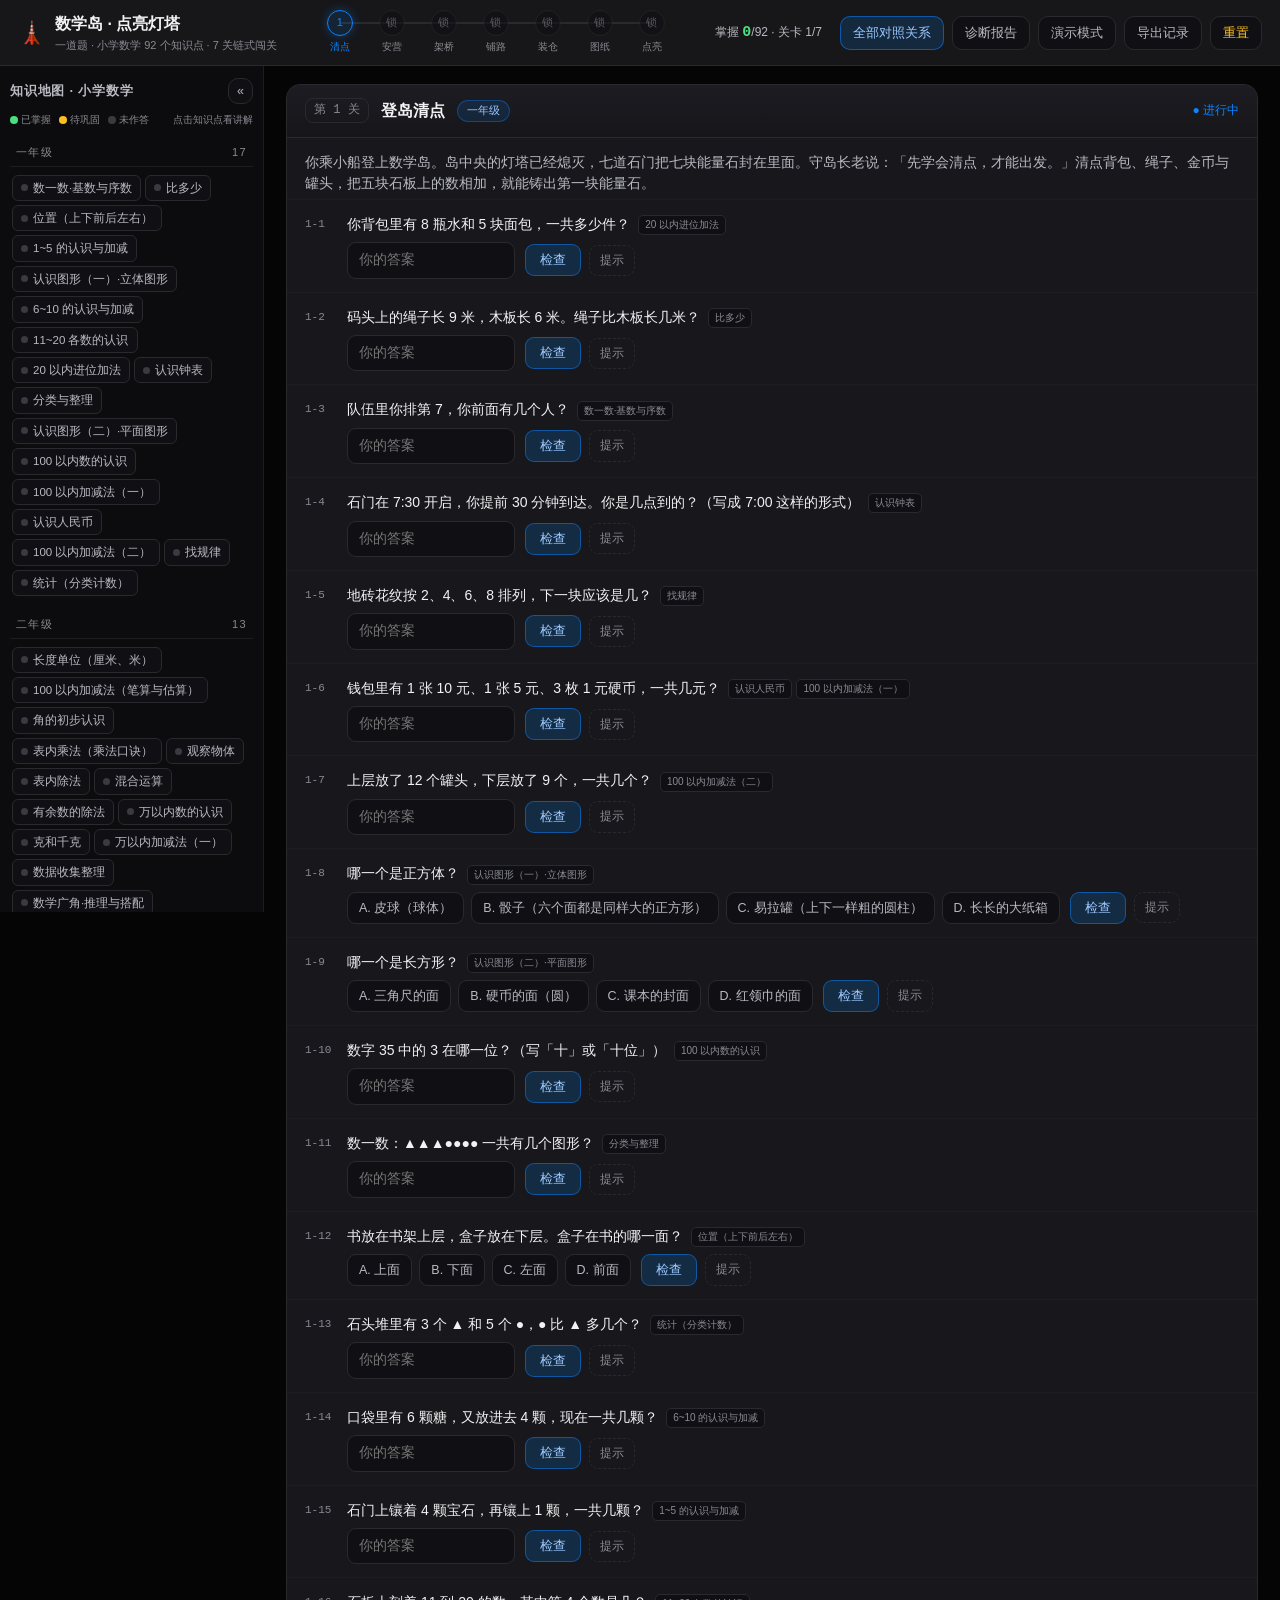
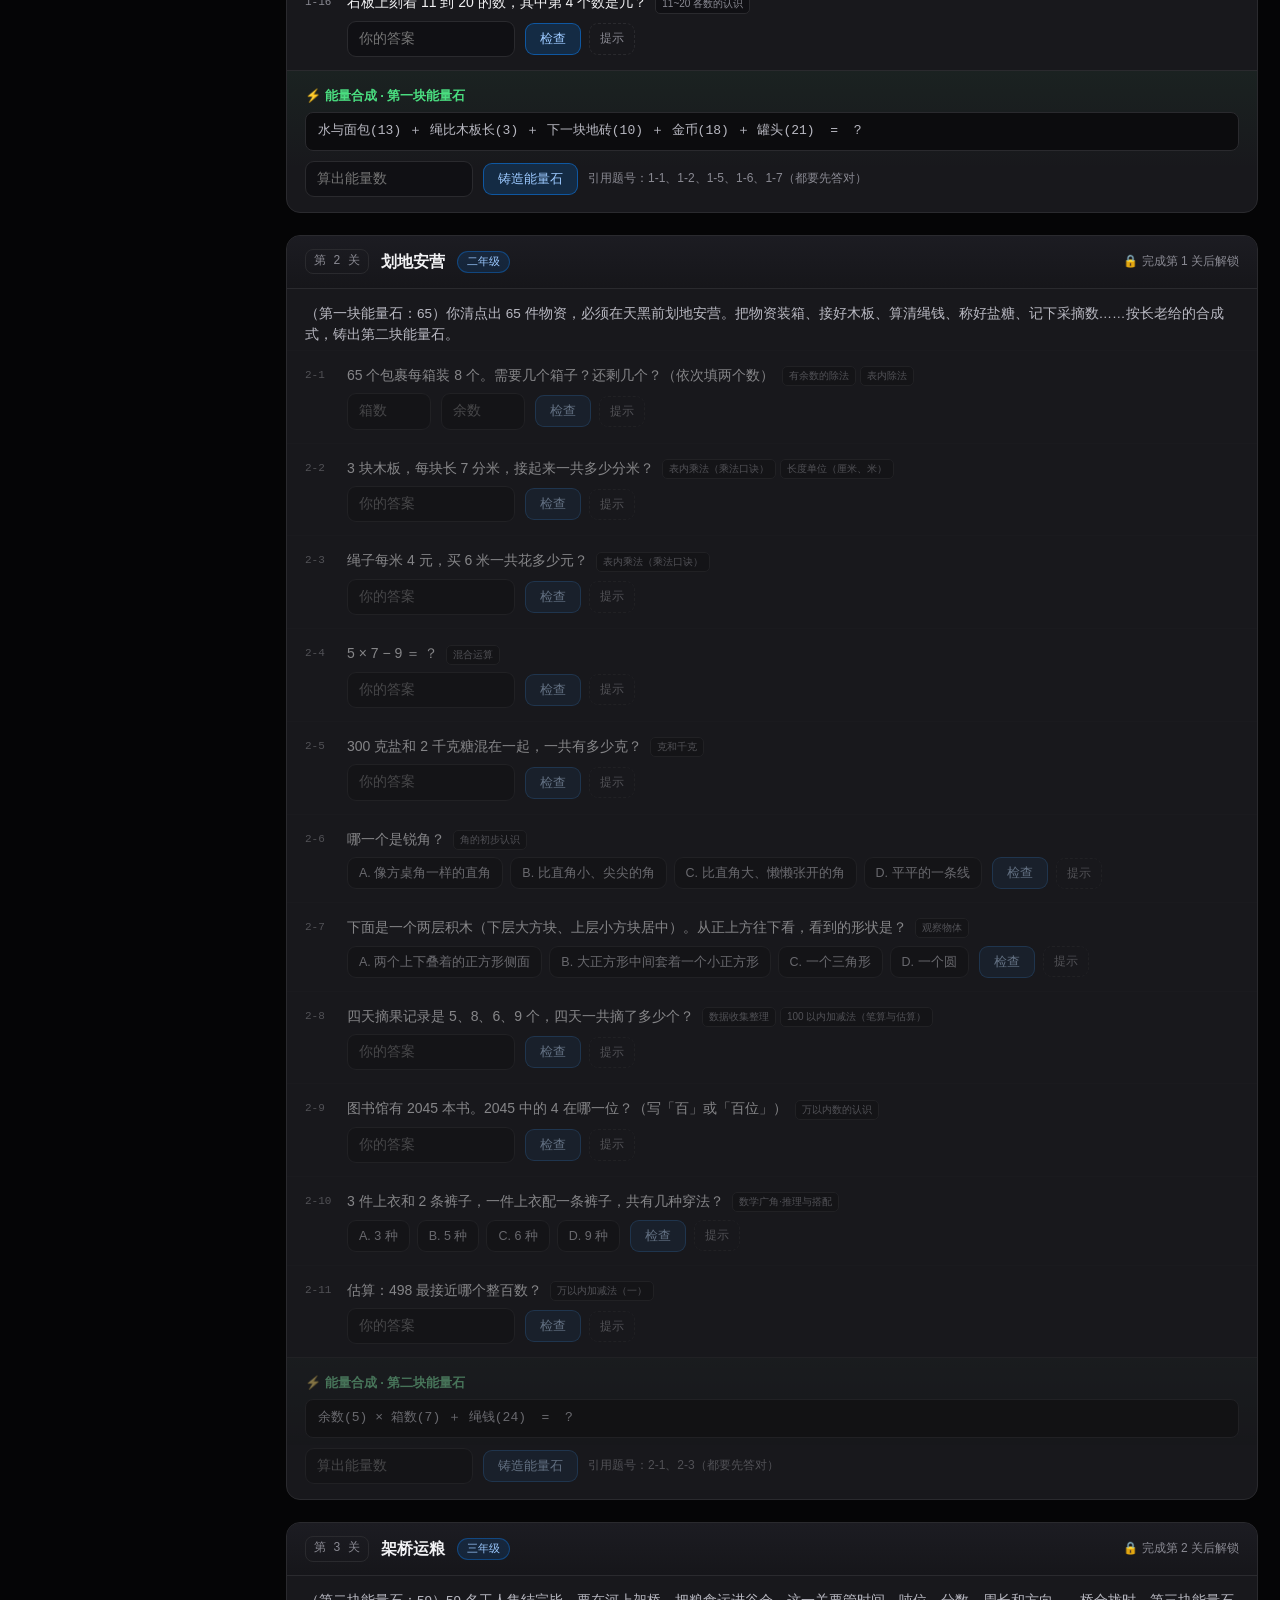
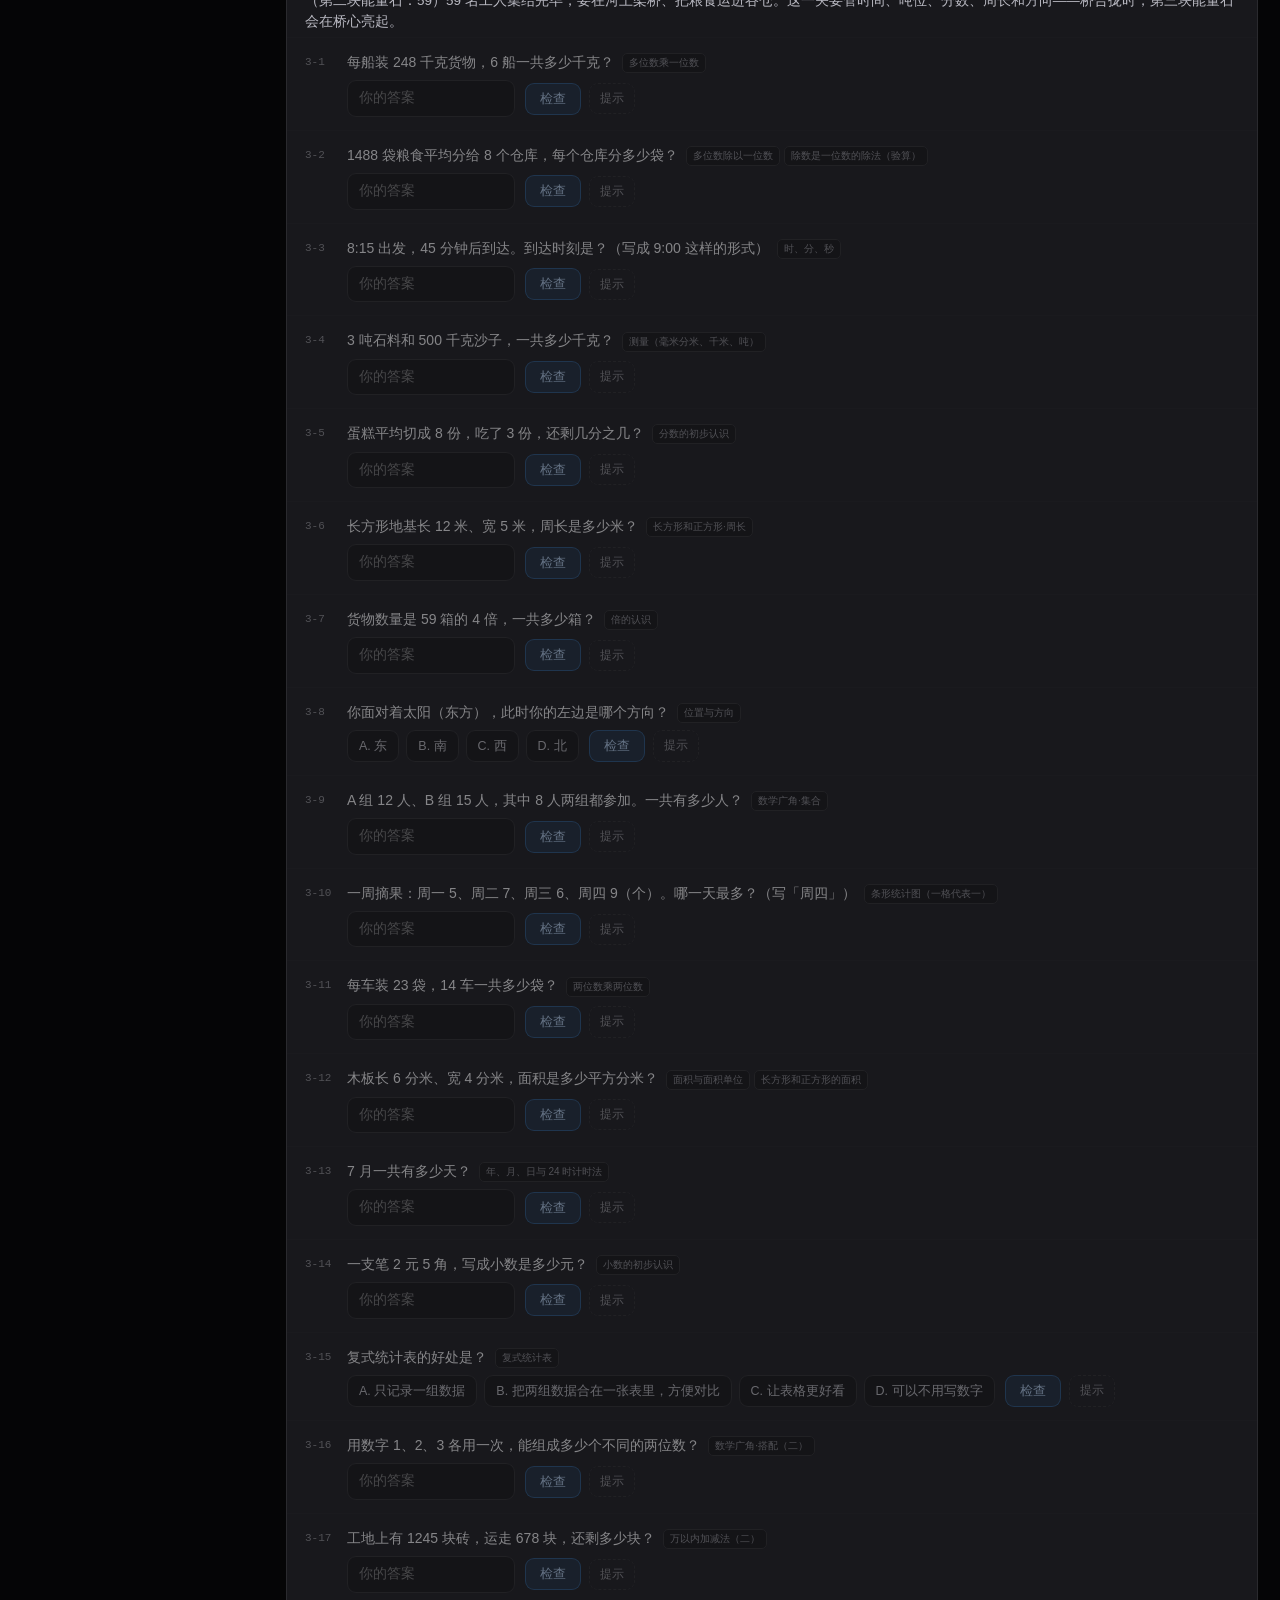
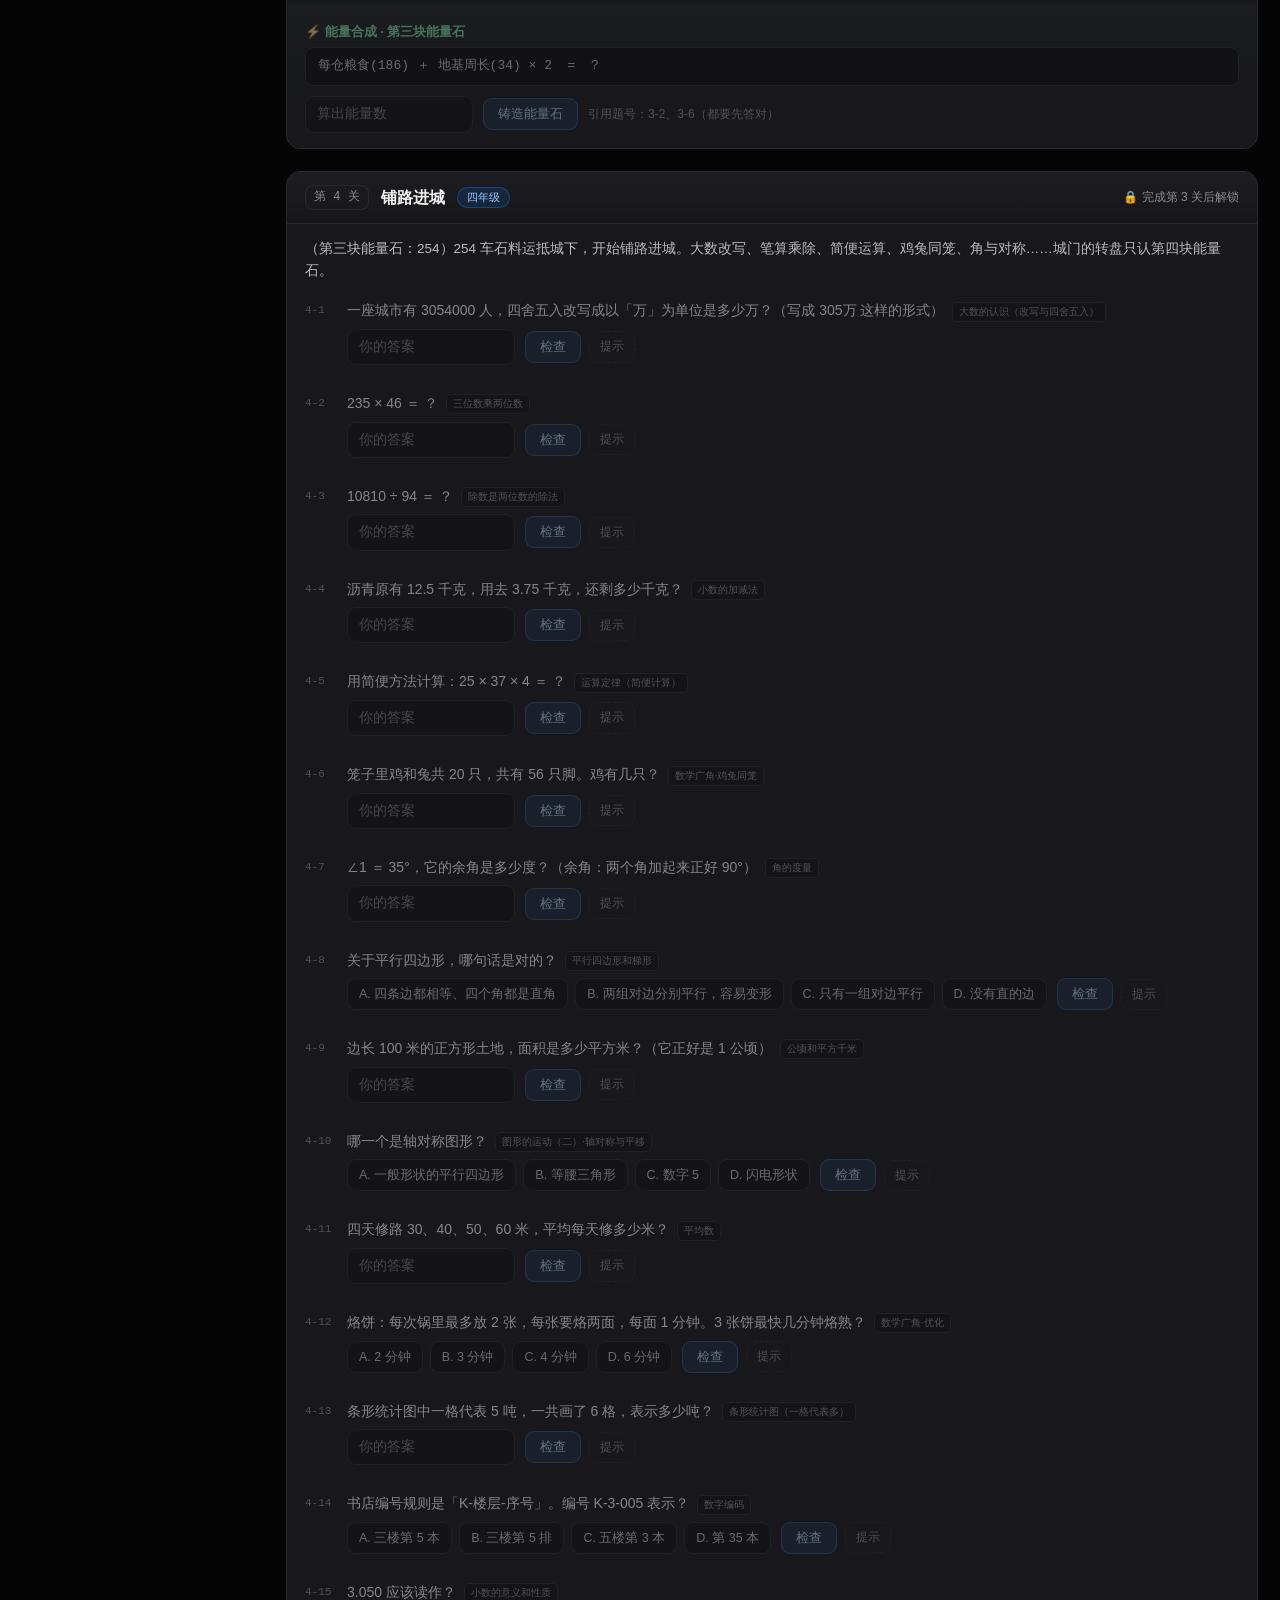
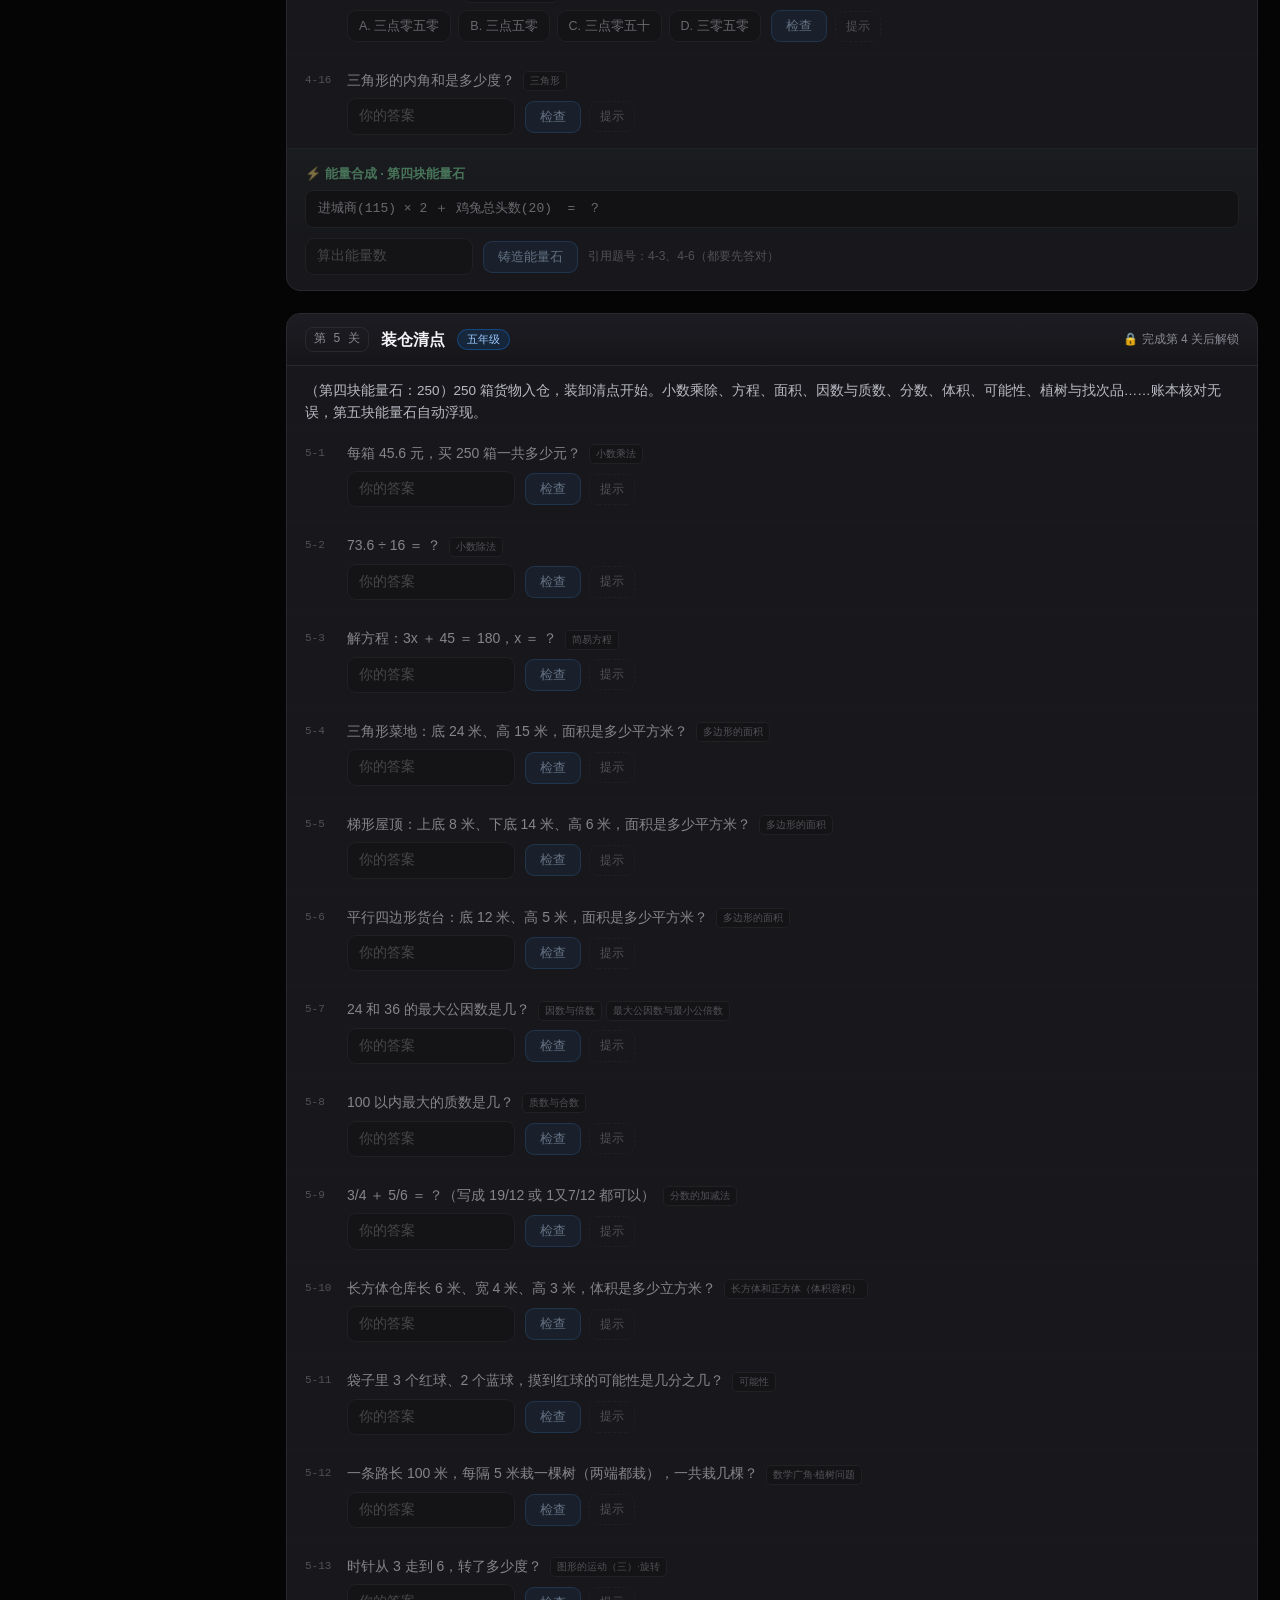
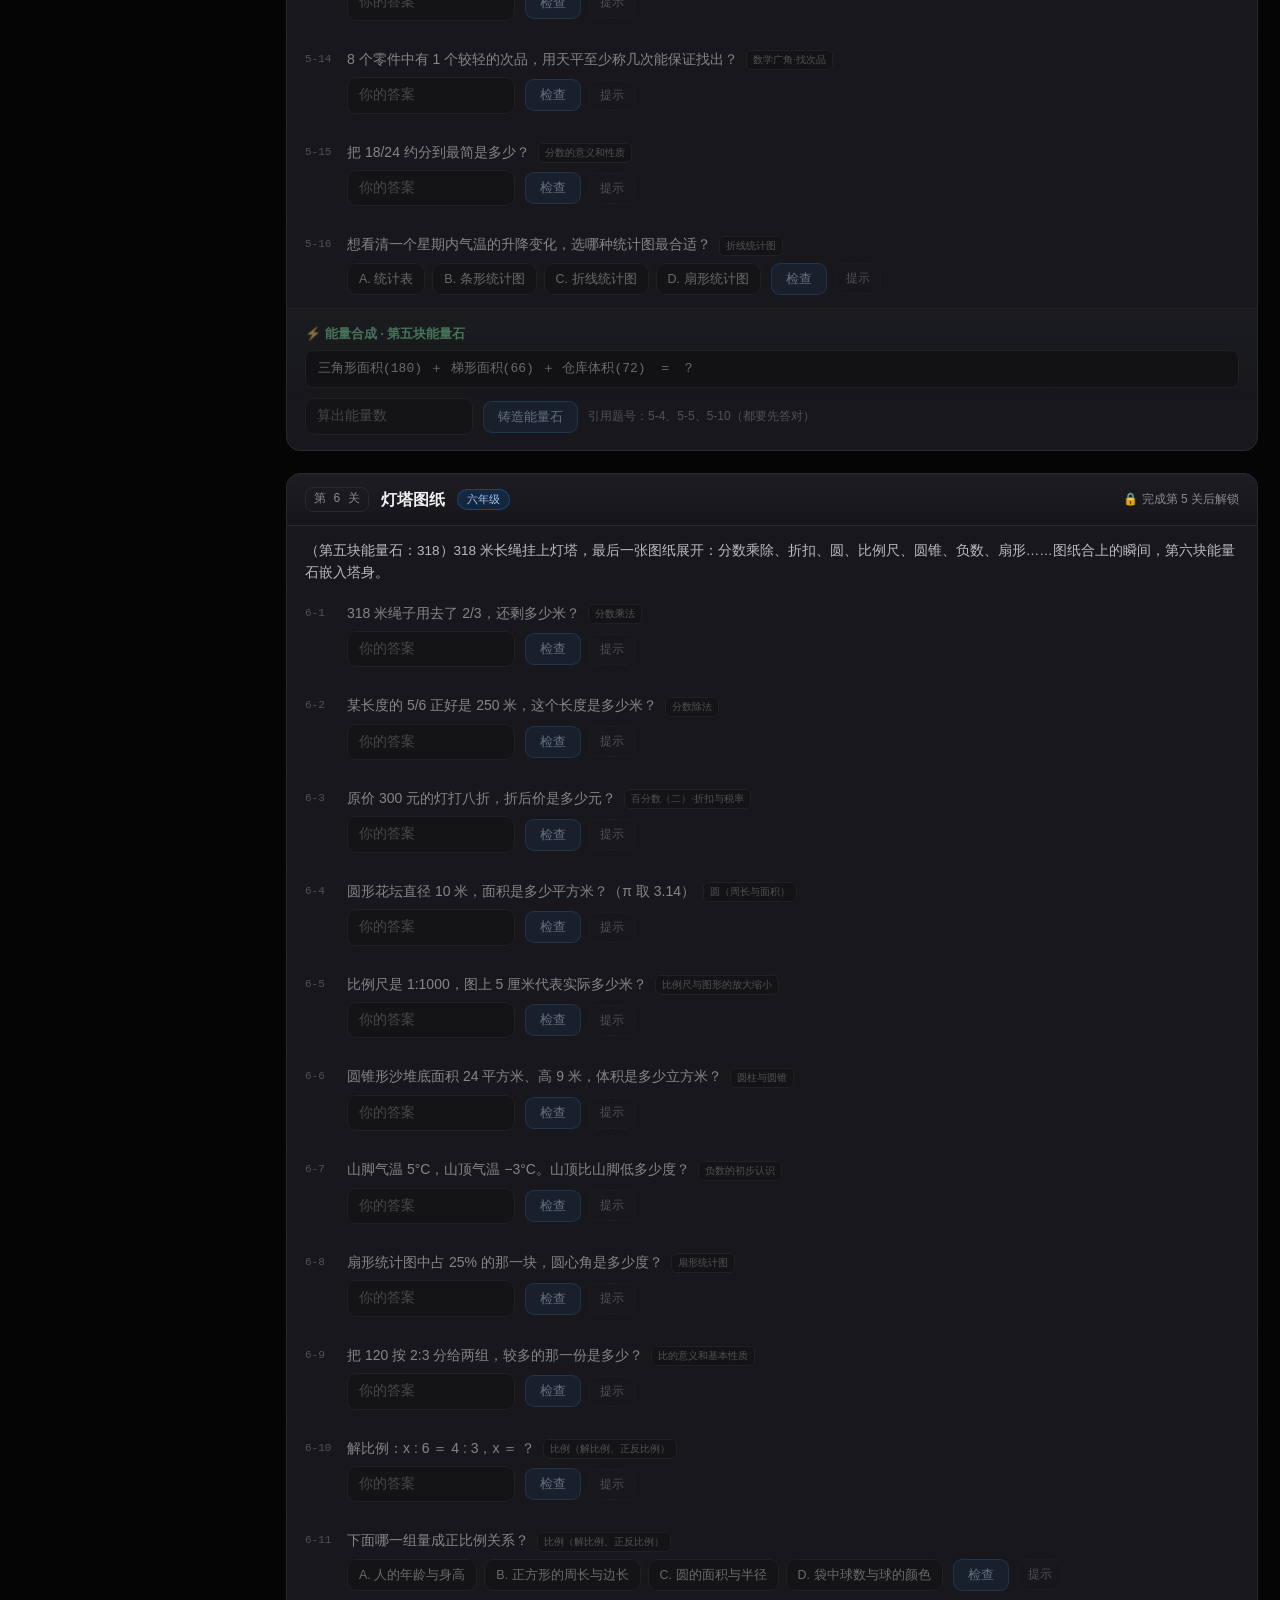
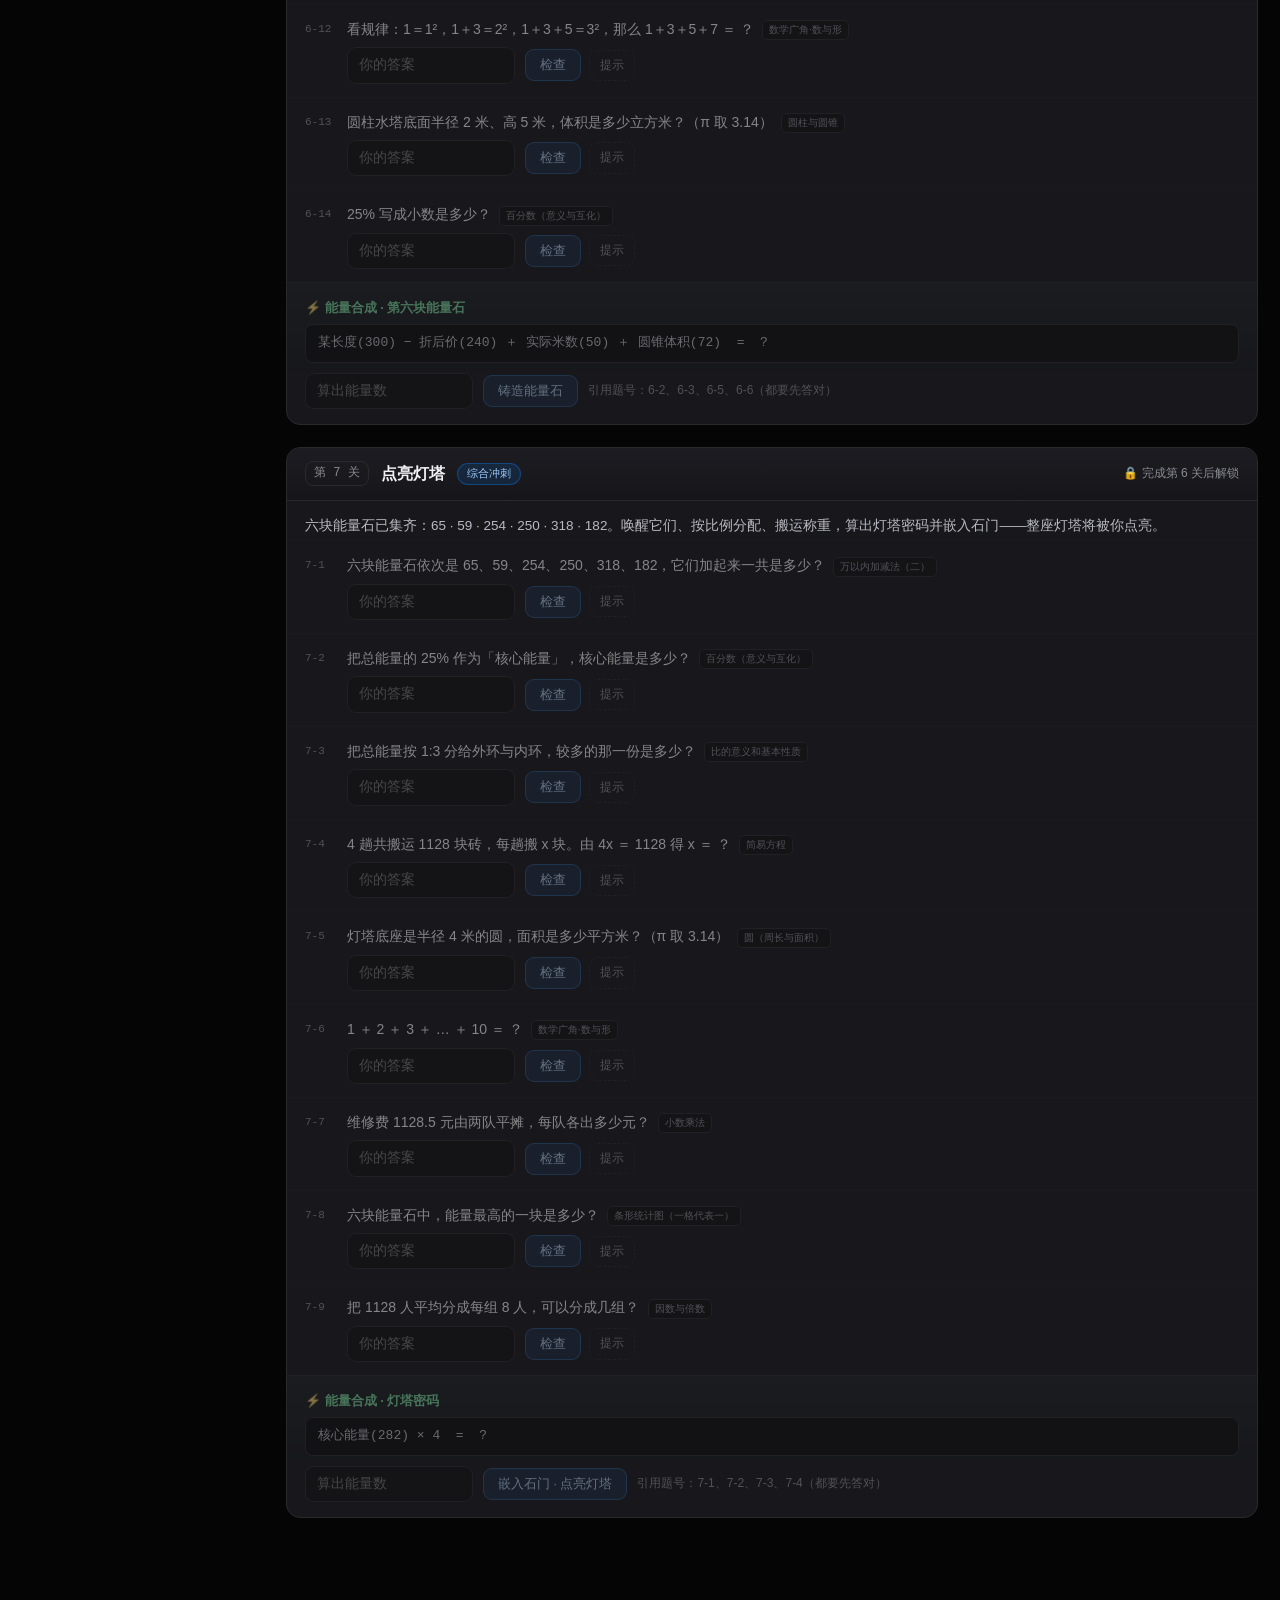
==== 学习/index.html @ a5f4a42e "新建 学习/ 模块：一道题覆盖小学全部知识点（92 点 × 99 题七关链式闯关 + 双向对照 + 作答诊断可交互原型）+ 目录地图加行 用一道分阶段的大题代替题海战术：知识点清单先罗列、再逐条映射进" ====
<!DOCTYPE html>
<html lang="zh-CN">
<head>
<meta charset="UTF-8" />
<meta name="viewport" content="width=device-width, initial-scale=1" />
<title>数学岛 · 点亮灯塔 —— 一道题覆盖小学全部知识点</title>
<style>
  :root {
    --bg: #050506; --surface1: #18181C; --surface2: #0C0C0E; --surface3: #101014;
    --line: #1D1D21; --line2: #2A2A2E;
    --ink: #F2F2F4; --ink2: #B9B9C2; --ink3: #8A8A93;
    --accent: #0A84FF; --ok: #4ADE80; --warn: #FBBF24; --err: #F87171;
    --kp-w: 264px; --map-w: 372px;
    --mono: "SF Mono", Menlo, Consolas, monospace;
  }
  * { box-sizing: border-box; margin: 0; padding: 0; }
  html, body { height: 100%; }
  body {
    background: var(--bg); color: var(--ink);
    font: 14px/1.6 -apple-system, "PingFang SC", "Microsoft YaHei", sans-serif;
    -webkit-font-smoothing: antialiased;
  }
  button { font: inherit; color: inherit; background: none; border: none; cursor: pointer; }
  button:hover { cursor: pointer; }
  input { font: inherit; color: var(--ink); }

  /* ───────── 顶栏 ───────── */
  .topbar {
    position: sticky; top: 0; z-index: 40;
    display: flex; align-items: center; gap: 18px;
    padding: 10px 18px; background: rgba(24,24,28,.96);
    border-bottom: 1px solid var(--line2); backdrop-filter: blur(8px);
  }
  .brand { display: flex; align-items: center; gap: 10px; min-width: 0; }
  .brand .logo { font-size: 22px; }
  .brand h1 { font-size: 16px; font-weight: 600; white-space: nowrap; }
  .brand .sub { font-size: 11px; color: var(--ink3); white-space: nowrap; }
  .progress { display: flex; align-items: center; gap: 0; flex: 1; min-width: 260px; justify-content: center; }
  .pnode { display: flex; flex-direction: column; align-items: center; gap: 3px; position: relative; width: 52px; }
  .pnode .dot {
    width: 26px; height: 26px; border-radius: 50%;
    background: var(--surface3); border: 1.5px solid var(--line2);
    display: flex; align-items: center; justify-content: center;
    font-size: 11px; color: var(--ink3); transition: all .2s;
  }
  .pnode .cap { font-size: 10px; color: var(--ink3); white-space: nowrap; }
  .pnode::before, .pnode::after {
    content: ""; position: absolute; top: 12px; height: 2px; background: var(--line2); width: 26px; z-index: -1;
  }
  .pnode::before { left: -26px; } .pnode::after { right: -26px; }
  .pnode:first-child::before, .pnode:last-child::after { display: none; }
  .pnode.cur .dot { border-color: var(--accent); color: var(--accent); background: rgba(10,132,255,.12); box-shadow: 0 0 10px rgba(10,132,255,.35); }
  .pnode.cur .cap { color: var(--accent); }
  .pnode.done .dot { border-color: var(--ok); color: #062; background: rgba(74,222,128,.18); }
  .pnode.done .cap { color: var(--ok); }
  .pnode.lock .dot { opacity: .55; }
  .pnode.finale.done .dot { animation: pulse 1.4s infinite; }
  .mastery { font-size: 12px; color: var(--ink2); white-space: nowrap; }
  .mastery b { color: var(--ok); font-size: 15px; font-family: var(--mono); }
  .mastery .weak { color: var(--warn); }
  .tools { display: flex; gap: 8px; }
  .btn {
    padding: 6px 12px; border-radius: 10px; font-size: 12.5px;
    background: var(--surface3); border: 1px solid var(--line2); color: var(--ink2);
    transition: all .15s; white-space: nowrap;
  }
  .btn:hover { border-color: rgba(10,132,255,.6); color: var(--ink); background: #101014; }
  .btn.primary { background: rgba(10,132,255,.16); border-color: rgba(10,132,255,.55); color: #9CC9FF; }
  .btn.primary.on { background: var(--accent); color: #fff; }
  .btn.warn { color: var(--warn); }
  .btn:disabled { opacity: .4; cursor: not-allowed; }

  /* ───────── 三栏 ───────── */
  .layout { display: flex; min-height: calc(100vh - 54px); align-items: stretch; }

  /* 左栏 · 知识地图 */
  .kpmap {
    width: var(--kp-w); flex: 0 0 auto; border-right: 1px solid var(--line);
    background: var(--surface2); position: sticky; top: 54px;
    height: calc(100vh - 54px); overflow-y: auto; padding: 12px 10px 40px;
  }
  .kpmap.collapsed { width: 42px; padding: 12px 4px; overflow: hidden; }
  .kpmap.collapsed .kp-body, .kpmap.collapsed .kp-title { display: none; }
  .kpmap .kp-title { display: flex; justify-content: space-between; align-items: center; margin-bottom: 8px; }
  .kpmap .kp-title h2 { font-size: 13px; color: var(--ink2); font-weight: 600; letter-spacing: .06em; }
  .legend { display: flex; gap: 8px; font-size: 10px; color: var(--ink3); margin-bottom: 10px; flex-wrap: wrap; }
  .legend i { width: 8px; height: 8px; border-radius: 50%; display: inline-block; margin-right: 3px; vertical-align: middle; }
  .grade-block { margin-bottom: 12px; }
  .grade-head {
    font-size: 11px; color: var(--ink3); letter-spacing: .12em; text-transform: uppercase;
    padding: 6px 6px 4px; display: flex; justify-content: space-between;
    border-bottom: 1px solid var(--line); margin-bottom: 6px;
  }
  .kp-chip {
    display: inline-flex; align-items: center; gap: 5px;
    padding: 3px 8px; margin: 2px 2px; border-radius: 6px; font-size: 11.5px;
    background: var(--surface3); border: 1px solid var(--line2); color: var(--ink2);
    cursor: pointer; transition: all .12s; max-width: 100%;
  }
  .kp-chip:hover { border-color: rgba(10,132,255,.55); color: var(--ink); }
  .kp-chip .st { width: 7px; height: 7px; border-radius: 50%; background: #3A3A40; flex: 0 0 auto; }
  .kp-chip.ok { border-color: rgba(74,222,128,.4); }
  .kp-chip.ok .st { background: var(--ok); }
  .kp-chip.weak { border-color: rgba(251,191,36,.55); background: rgba(251,191,36,.08); color: #FDE68A; }
  .kp-chip.weak .st { background: var(--warn); }
  .kp-chip.hl-kp { outline: 2px solid var(--accent); outline-offset: 1px; color: var(--ink); }
  .rail-open { display: none; writing-mode: vertical-rl; padding: 14px 6px; font-size: 12px; color: var(--ink3); letter-spacing: .3em; }
  .kpmap.collapsed .rail-open { display: block; }

  /* 中栏 · 关卡主线 */
  .main { flex: 1; min-width: 0; padding: 18px 22px 80px; }
  .stage {
    background: var(--surface1); border: 1px solid var(--line2); border-radius: 14px;
    margin-bottom: 22px; overflow: hidden; scroll-margin-top: 70px;
  }
  .stage-head {
    display: flex; align-items: center; gap: 12px; padding: 13px 18px;
    background: linear-gradient(180deg, #1C1C22, #16161A); border-bottom: 1px solid var(--line2);
  }
  .stage-no {
    font-family: var(--mono); font-size: 12px; color: var(--ink3);
    border: 1px solid var(--line2); border-radius: 8px; padding: 2px 8px;
  }
  .stage-head h2 { font-size: 16px; font-weight: 600; }
  .grade-tag {
    font-size: 11px; color: #9CC9FF; background: rgba(10,132,255,.13);
    border: 1px solid rgba(10,132,255,.35); border-radius: 999px; padding: 1px 9px;
  }
  .stage-state { margin-left: auto; font-size: 12px; display: flex; align-items: center; gap: 6px; }
  .stage-state.lock { color: var(--ink3); }
  .stage-state.run { color: var(--accent); }
  .stage-state.clear { color: var(--ok); }
  .story { padding: 14px 18px 4px; color: var(--ink2); font-size: 13.5px; }
  .story em { font-style: normal; color: var(--warn); font-family: var(--mono); }
  .stage.locked .items, .stage.locked .energy { opacity: .5; pointer-events: none; filter: saturate(.6); }

  .item {
    display: flex; gap: 12px; padding: 13px 18px; border-top: 1px solid var(--line);
    scroll-margin-top: 70px; transition: background .2s, box-shadow .2s;
  }
  .item.hl { background: rgba(10,132,255,.07); box-shadow: inset 3px 0 0 var(--accent); }
  .item.flash { animation: flash 1.1s ease-out; }
  .item-no { font-family: var(--mono); font-size: 11px; color: var(--ink3); padding-top: 3px; width: 30px; flex: 0 0 auto; }
  .item-body { flex: 1; min-width: 0; }
  .prompt { font-size: 14px; color: var(--ink); margin-bottom: 7px; }
  .prompt .kprefs { display: inline-flex; gap: 4px; margin-left: 8px; vertical-align: middle; }
  .prompt .kprefs .mini {
    font-size: 10px; color: var(--ink3); background: var(--surface3);
    border: 1px solid var(--line2); border-radius: 5px; padding: 1px 6px; cursor: pointer;
  }
  .prompt .kprefs .mini:hover { color: var(--accent); border-color: rgba(10,132,255,.5); }
  .prompt .kprefs .mini.hl-kp { outline: 1.5px solid var(--accent); color: var(--ink); }
  .controls { display: flex; align-items: center; gap: 10px; flex-wrap: wrap; }
  .ans-input {
    background: var(--surface3); border: 1px solid var(--line2); border-radius: 9px;
    padding: 6px 11px; width: 168px; outline: none; font-family: var(--mono); font-size: 14px;
  }
  .ans-input:focus { border-color: var(--accent); box-shadow: 0 0 0 3px rgba(10,132,255,.18); }
  .ans-input.w-2 { width: 84px; }
  .mc-opts { display: flex; flex-wrap: wrap; gap: 7px; }
  .mc-opt {
    padding: 5px 11px; border-radius: 9px; border: 1px solid var(--line2);
    background: var(--surface3); color: var(--ink2); font-size: 12.5px; transition: all .12s;
  }
  .mc-opt:hover { border-color: rgba(10,132,255,.5); color: var(--ink); }
  .mc-opt.sel { border-color: var(--accent); background: rgba(10,132,255,.16); color: var(--ink); }
  .mc-opt.right { border-color: var(--ok); background: rgba(74,222,128,.14); }
  .mc-opt.wrong { border-color: var(--err); background: rgba(248,113,113,.12); }
  .act { display: flex; gap: 8px; align-items: center; }
  .check-btn {
    padding: 5px 14px; border-radius: 9px; font-size: 12.5px;
    background: rgba(10,132,255,.18); border: 1px solid rgba(10,132,255,.5); color: #9CC9FF;
  }
  .check-btn:hover { background: rgba(10,132,255,.32); color: #fff; }
  .hint-btn { padding: 5px 10px; border-radius: 9px; font-size: 12px; color: var(--ink3); border: 1px dashed var(--line2); }
  .hint-btn:hover { color: var(--warn); border-color: rgba(251,191,36,.5); }
  .badge { font-size: 12px; padding: 3px 10px; border-radius: 999px; }
  .badge.ok { color: var(--ok); background: rgba(74,222,128,.13); border: 1px solid rgba(74,222,128,.4); }
  .badge.err { color: var(--err); background: rgba(248,113,113,.12); border: 1px solid rgba(248,113,113,.4); }
  .badge.showans { color: var(--ink3); background: var(--surface3); border: 1px solid var(--line2); font-family: var(--mono); }
  .hint-box, .err-box {
    margin-top: 8px; padding: 9px 12px; border-radius: 9px; font-size: 12.5px; line-height: 1.7;
    background: rgba(251,191,36,.07); border: 1px solid rgba(251,191,36,.3); color: #FDE68A;
  }
  .hint-box b, .err-box b { color: var(--warn); }
  .err-box { background: rgba(248,113,113,.07); border-color: rgba(248,113,113,.35); color: #FECACA; }
  .err-box b { color: var(--err); }
  .hint-box[hidden], .err-box[hidden] { display: none; }

  /* 能量合成 */
  .energy {
    padding: 15px 18px; border-top: 1px solid var(--line2);
    background: linear-gradient(180deg, rgba(74,222,128,.05), transparent 70%);
  }
  .energy .etitle { font-size: 13px; color: var(--ok); font-weight: 600; margin-bottom: 5px; display: flex; align-items: center; gap: 8px; }
  .energy .formula {
    font-family: var(--mono); font-size: 13px; color: var(--ink2);
    background: var(--surface2); border: 1px solid var(--line2); border-radius: 8px;
    padding: 8px 12px; margin-bottom: 10px;
  }
  .energy .erow { display: flex; gap: 10px; align-items: center; flex-wrap: wrap; }
  .energy .note { font-size: 12px; color: var(--ink3); }
  .energy .eres { margin-top: 8px; font-size: 13px; }
  .energy .eres.good { color: var(--ok); }
  .energy .eres.bad { color: var(--err); }

  /* 右栏 · 对照抽屉 */
  .mapping {
    width: var(--map-w); flex: 0 0 auto; border-left: 1px solid var(--line2);
    background: var(--surface2); position: sticky; top: 54px;
    height: calc(100vh - 54px); overflow-y: auto; padding: 12px 12px 40px;
  }
  .mapping[hidden] { display: none; }
  .map-head { display: flex; justify-content: space-between; align-items: center; margin-bottom: 8px; }
  .map-head h2 { font-size: 13px; color: var(--ink2); letter-spacing: .06em; }
  .tabs { display: flex; gap: 6px; margin-bottom: 10px; }
  .tab { padding: 4px 12px; border-radius: 8px; font-size: 12px; color: var(--ink3); border: 1px solid var(--line2); background: var(--surface3); }
  .tab.on { color: var(--ink); border-color: rgba(10,132,255,.55); background: rgba(10,132,255,.14); }
  .map-sec { margin-bottom: 14px; }
  .map-sec h3 { font-size: 12px; color: var(--ink3); margin: 10px 0 5px; letter-spacing: .08em; border-bottom: 1px solid var(--line); padding-bottom: 4px; }
  .map-row {
    display: flex; gap: 8px; padding: 7px 8px; border-radius: 8px; scroll-margin-top: 70px;
    border: 1px solid transparent; transition: all .15s;
  }
  .map-row:hover { background: var(--surface3); border-color: var(--line2); }
  .map-row.hl { background: rgba(10,132,255,.1); border-color: rgba(10,132,255,.5); }
  .map-row .qpart { flex: 1.2; min-width: 0; font-size: 12px; color: var(--ink2); cursor: pointer; }
  .map-row .qpart .qid { font-family: var(--mono); color: var(--ink3); font-size: 11px; margin-right: 5px; }
  .map-row .qpart:hover { color: var(--ink); }
  .map-row .arrow { color: var(--ink3); font-size: 11px; padding-top: 1px; }
  .map-row .kpart { flex: 1; display: flex; flex-wrap: wrap; gap: 4px; align-content: flex-start; }
  .kpart .kmini {
    font-size: 10.5px; padding: 1px 7px; border-radius: 5px; cursor: pointer;
    background: var(--surface3); border: 1px solid var(--line2); color: var(--ink2);
  }
  .kpart .kmini:hover { border-color: rgba(10,132,255,.55); color: var(--ink); }
  .kpart .kmini.hl-kp { outline: 1.5px solid var(--accent); color: var(--ink); }
  .kpart .kmini.ok { border-color: rgba(74,222,128,.4); }
  .kpart .kmini.weak { border-color: rgba(251,191,36,.55); color: #FDE68A; }

  /* 知识点弹卡 */
  .kp-card {
    position: fixed; z-index: 60; width: 320px;
    background: var(--surface1); border: 1px solid var(--line2); border-radius: 12px;
    padding: 13px 15px; box-shadow: 0 12px 40px rgba(0,0,0,.6);
  }
  .kp-card[hidden] { display: none; }
  .kp-card h3 { font-size: 14px; margin-bottom: 2px; }
  .kp-card .meta { font-size: 11px; color: var(--ink3); margin-bottom: 8px; }
  .kp-card .tip { font-size: 12.5px; color: var(--ink2); line-height: 1.7; background: var(--surface2); border-radius: 8px; padding: 8px 10px; margin-bottom: 9px; border: 1px solid var(--line); }
  .kp-card .jumps { display: flex; flex-wrap: wrap; gap: 6px; }
  .kp-card .jump { font-size: 11.5px; padding: 3px 9px; border-radius: 7px; border: 1px solid var(--line2); background: var(--surface3); color: var(--ink2); }
  .kp-card .jump:hover { border-color: rgba(10,132,255,.55); color: var(--ink); }
  .kp-card .close { position: absolute; top: 8px; right: 10px; color: var(--ink3); font-size: 14px; }

  /* 弹层 · 诊断 */
  .modal { position: fixed; inset: 0; z-index: 70; background: rgba(0,0,0,.6); display: flex; align-items: center; justify-content: center; }
  .modal[hidden] { display: none; }
  .modal .panel {
    width: min(680px, 92vw); max-height: 82vh; overflow-y: auto;
    background: var(--surface1); border: 1px solid var(--line2); border-radius: 16px; padding: 20px 22px;
  }
  .modal h2 { font-size: 17px; margin-bottom: 4px; }
  .modal .dsub { font-size: 12.5px; color: var(--ink3); margin-bottom: 14px; }
  .dgrid { display: flex; gap: 10px; margin-bottom: 16px; }
  .dstat { flex: 1; background: var(--surface2); border: 1px solid var(--line2); border-radius: 10px; padding: 10px 12px; text-align: center; }
  .dstat b { display: block; font-size: 22px; font-family: var(--mono); }
  .dstat span { font-size: 11px; color: var(--ink3); }
  .dstat.ok b { color: var(--ok); } .dstat.weak b { color: var(--warn); } .dstat.todo b { color: var(--ink3); }
  .dgroup { margin-bottom: 12px; }
  .dgroup h4 { font-size: 12px; color: var(--ink3); letter-spacing: .1em; margin-bottom: 6px; }
  .drow {
    display: flex; align-items: flex-start; gap: 10px; padding: 8px 10px; border-radius: 9px;
    background: var(--surface2); border: 1px solid var(--line); margin-bottom: 6px;
  }
  .drow .dname { font-size: 13px; color: var(--ink); min-width: 130px; }
  .drow .dtip { font-size: 12px; color: var(--ink2); flex: 1; }
  .drow .djump { font-size: 11.5px; color: var(--accent); white-space: nowrap; }
  .drow .djump:hover { text-decoration: underline; }
  .modal .mfoot { display: flex; justify-content: flex-end; gap: 10px; margin-top: 14px; }

  /* toast */
  #toast {
    position: fixed; left: 50%; bottom: 34px; transform: translateX(-50%) translateY(20px);
    background: #22222A; color: var(--ink); border: 1px solid var(--line2);
    padding: 9px 18px; border-radius: 999px; font-size: 13px; opacity: 0;
    transition: all .25s; z-index: 90; pointer-events: none; max-width: 76vw;
  }
  #toast.show { opacity: 1; transform: translateX(-50%) translateY(0); }

  /* 点亮庆典 */
  #finale { position: fixed; inset: 0; z-index: 100; background: rgba(3,3,5,.88); display: flex; align-items: center; justify-content: center; }
  #finale[hidden] { display: none; }
  .finale-card { text-align: center; padding: 40px 48px; border-radius: 20px; background: var(--surface1); border: 1px solid rgba(74,222,128,.4); box-shadow: 0 0 80px rgba(74,222,128,.25); }
  .finale-card .tower { font-size: 74px; animation: glow 1.6s ease-in-out infinite alternate; display: inline-block; }
  .finale-card h2 { font-size: 26px; margin: 10px 0 6px; color: var(--ok); }
  .finale-card p { color: var(--ink2); font-size: 14px; max-width: 420px; margin: 0 auto 8px; }
  .finale-card .pw { font-family: var(--mono); font-size: 30px; color: var(--ok); letter-spacing: .2em; margin: 8px 0 18px; }
  .finale-card .fbtns { display: flex; gap: 12px; justify-content: center; }

  @keyframes pulse { 0%,100% { box-shadow: 0 0 0 0 rgba(74,222,128,.5);} 50% { box-shadow: 0 0 0 7px rgba(74,222,128,0);} }
  @keyframes flash { 0% { background: rgba(10,132,255,.35);} 100% { background: rgba(10,132,255,.07);} }
  @keyframes glow { from { filter: drop-shadow(0 0 12px rgba(74,222,128,.55)); } to { filter: drop-shadow(0 0 34px rgba(74,222,128,.95)); } }

  @media (max-width: 1180px) {
    .mapping { position: fixed; right: 0; top: 54px; z-index: 45; box-shadow: -14px 0 40px rgba(0,0,0,.5); }
    .kpmap { width: 220px; }
  }
</style>
</head>
<body>

<header class="topbar">
  <div class="brand">
    <span class="logo">🗼</span>
    <div>
      <h1>数学岛 · 点亮灯塔</h1>
      <div class="sub">一道题 · 小学数学 92 个知识点 · 7 关链式闯关</div>
    </div>
  </div>
  <nav class="progress" id="progress" aria-label="关卡进度"></nav>
  <div class="mastery" id="mastery"></div>
  <div class="tools">
    <button class="btn primary" id="btnMapping">全部对照关系</button>
    <button class="btn" id="btnDiag">诊断报告</button>
    <button class="btn" id="btnDemo">演示模式</button>
    <button class="btn" id="btnExport">导出记录</button>
    <button class="btn warn" id="btnReset">重置</button>
  </div>
</header>

<div class="layout" id="layout">
  <aside class="kpmap" id="kpmap">
    <button class="rail-open" id="btnOpenKp" title="展开知识地图">知识地图 »</button>
    <div class="kp-body">
      <div class="kp-title">
        <h2>知识地图 · 小学数学</h2>
        <button class="btn" id="btnCollapseKp" style="padding:2px 8px">«</button>
      </div>
      <div class="legend">
        <span><i style="background:#4ADE80"></i>已掌握</span>
        <span><i style="background:#FBBF24"></i>待巩固</span>
        <span><i style="background:#3A3A40"></i>未作答</span>
        <span style="margin-left:auto">点击知识点看讲解</span>
      </div>
      <div class="kp-body" id="kpList"></div>
    </div>
  </aside>

  <main class="main" id="stages"></main>

  <aside class="mapping" id="mapping" hidden>
    <div class="map-head">
      <h2>全部对照关系</h2>
      <button class="btn" id="btnCloseMapping" style="padding:2px 9px">隐藏 ✕</button>
    </div>
    <div class="tabs">
      <button class="tab on" data-mtab="stage">按关卡</button>
      <button class="tab" data-mtab="kp">按知识点</button>
    </div>
    <div id="mapBody"></div>
  </aside>
</div>

<div class="kp-card" id="kpCard" hidden></div>

<div class="modal" id="diag" hidden>
  <div class="panel">
    <h2>📊 诊断报告</h2>
    <div class="dsub">根据你的作答，精确到知识点 —— 错哪补哪，不用刷题海。</div>
    <div class="dgrid" id="diagStats"></div>
    <div id="diagBody"></div>
    <div class="mfoot">
      <button class="btn" id="btnDiagExport">导出记录</button>
      <button class="btn primary" id="btnDiagClose">关闭</button>
    </div>
  </div>
</div>

<div id="finale" hidden>
  <div class="finale-card">
    <span class="tower">🗼</span>
    <h2>灯塔被你点亮了！</h2>
    <p>七关全通 —— 小学数学 92 个知识点，你一个不落全部用上了。</p>
    <div class="pw">PASSWORD · 1128</div>
    <div class="fbtns">
      <button class="btn primary" id="btnFinaleDiag">查看诊断报告</button>
      <button class="btn" id="btnFinaleClose">继续浏览</button>
    </div>
  </div>
</div>

<div id="toast"></div>

<script src="data-kps.js"></script>
<script src="data-questions.js"></script>
<script src="app.js"></script>
</body>
</html>
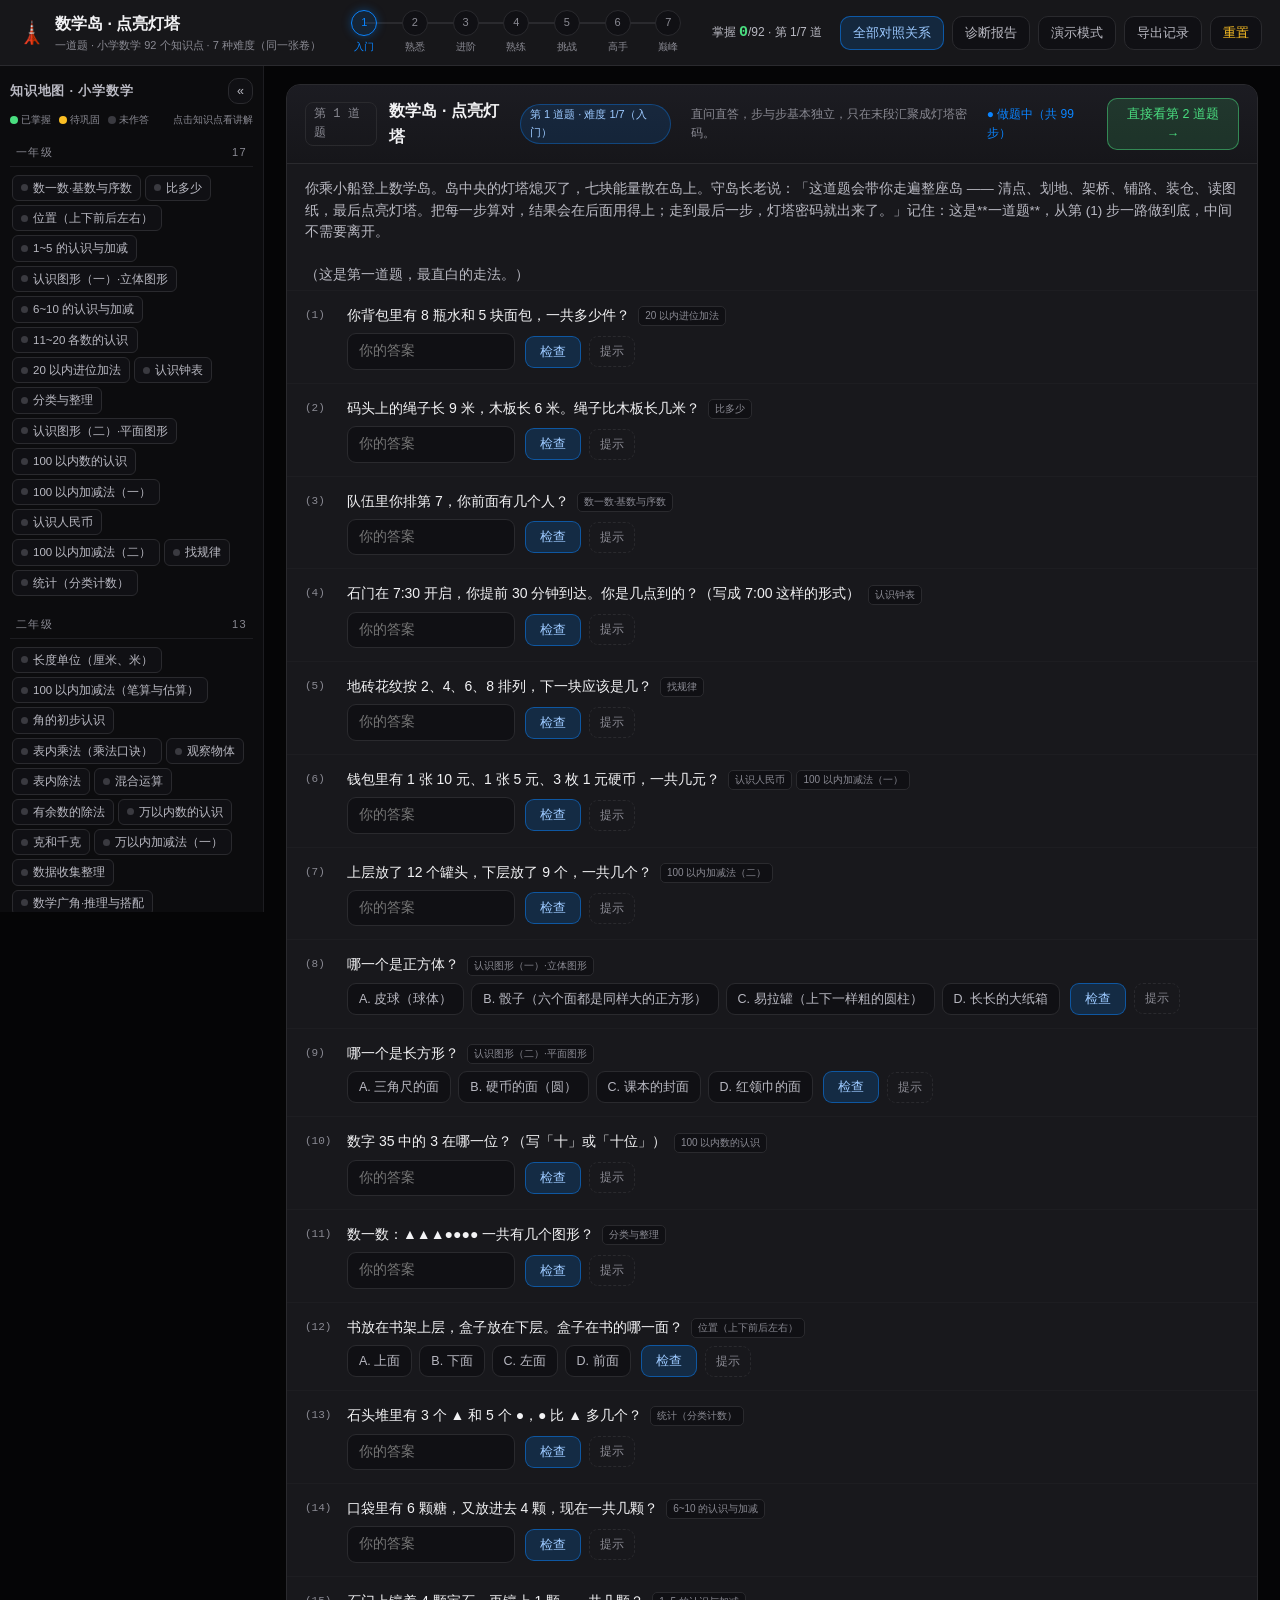
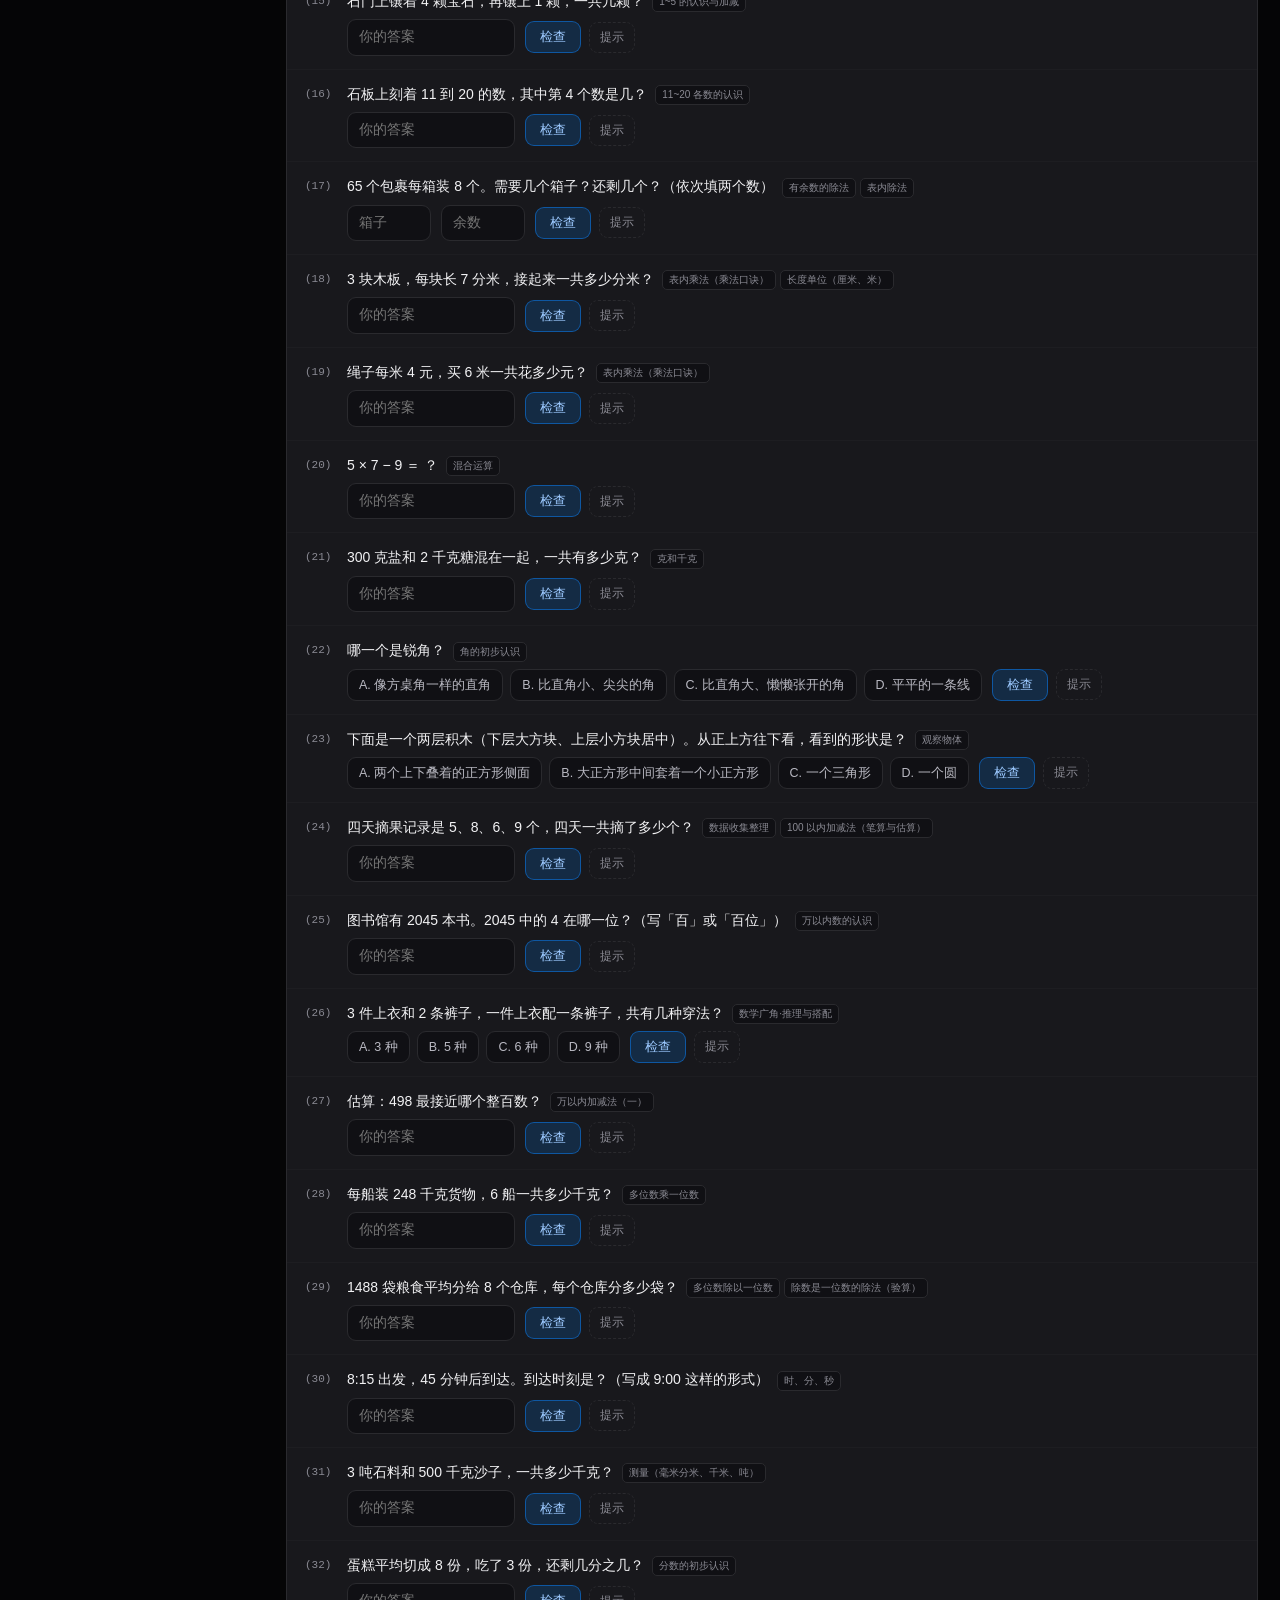
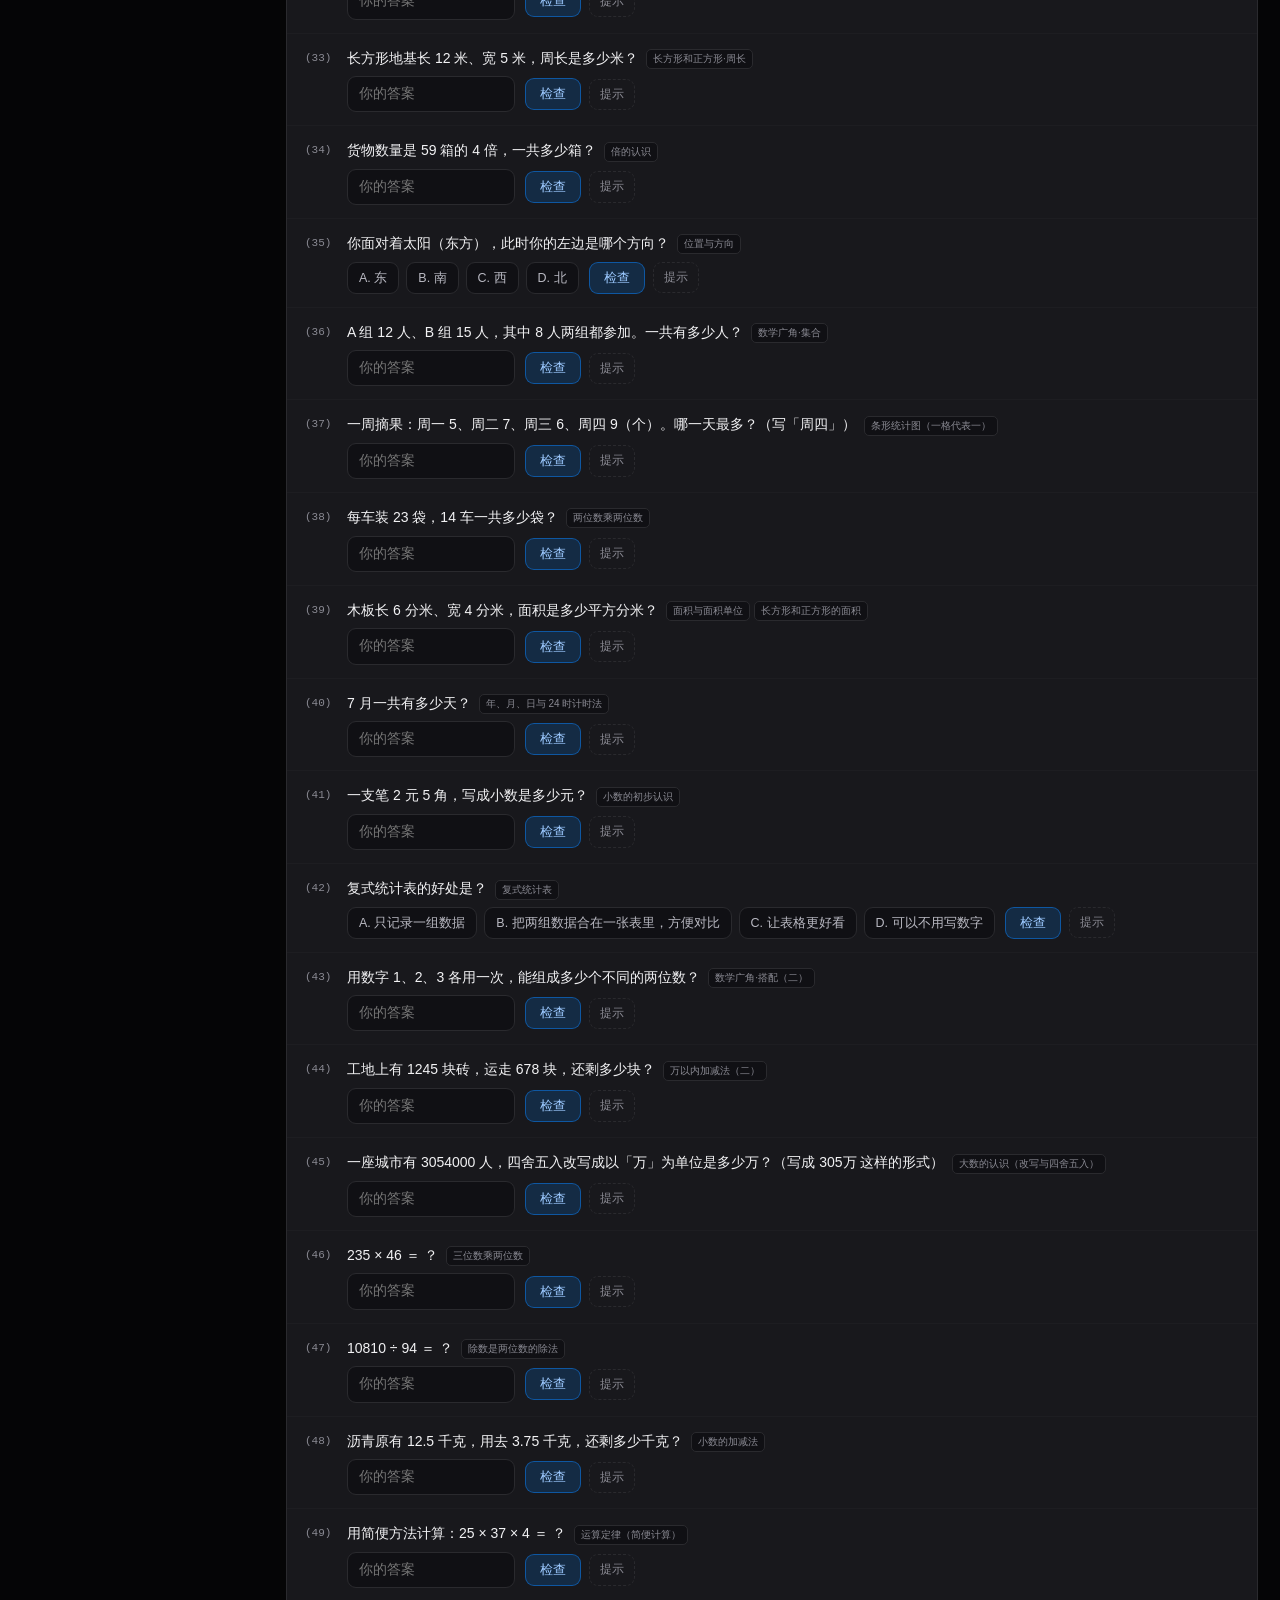
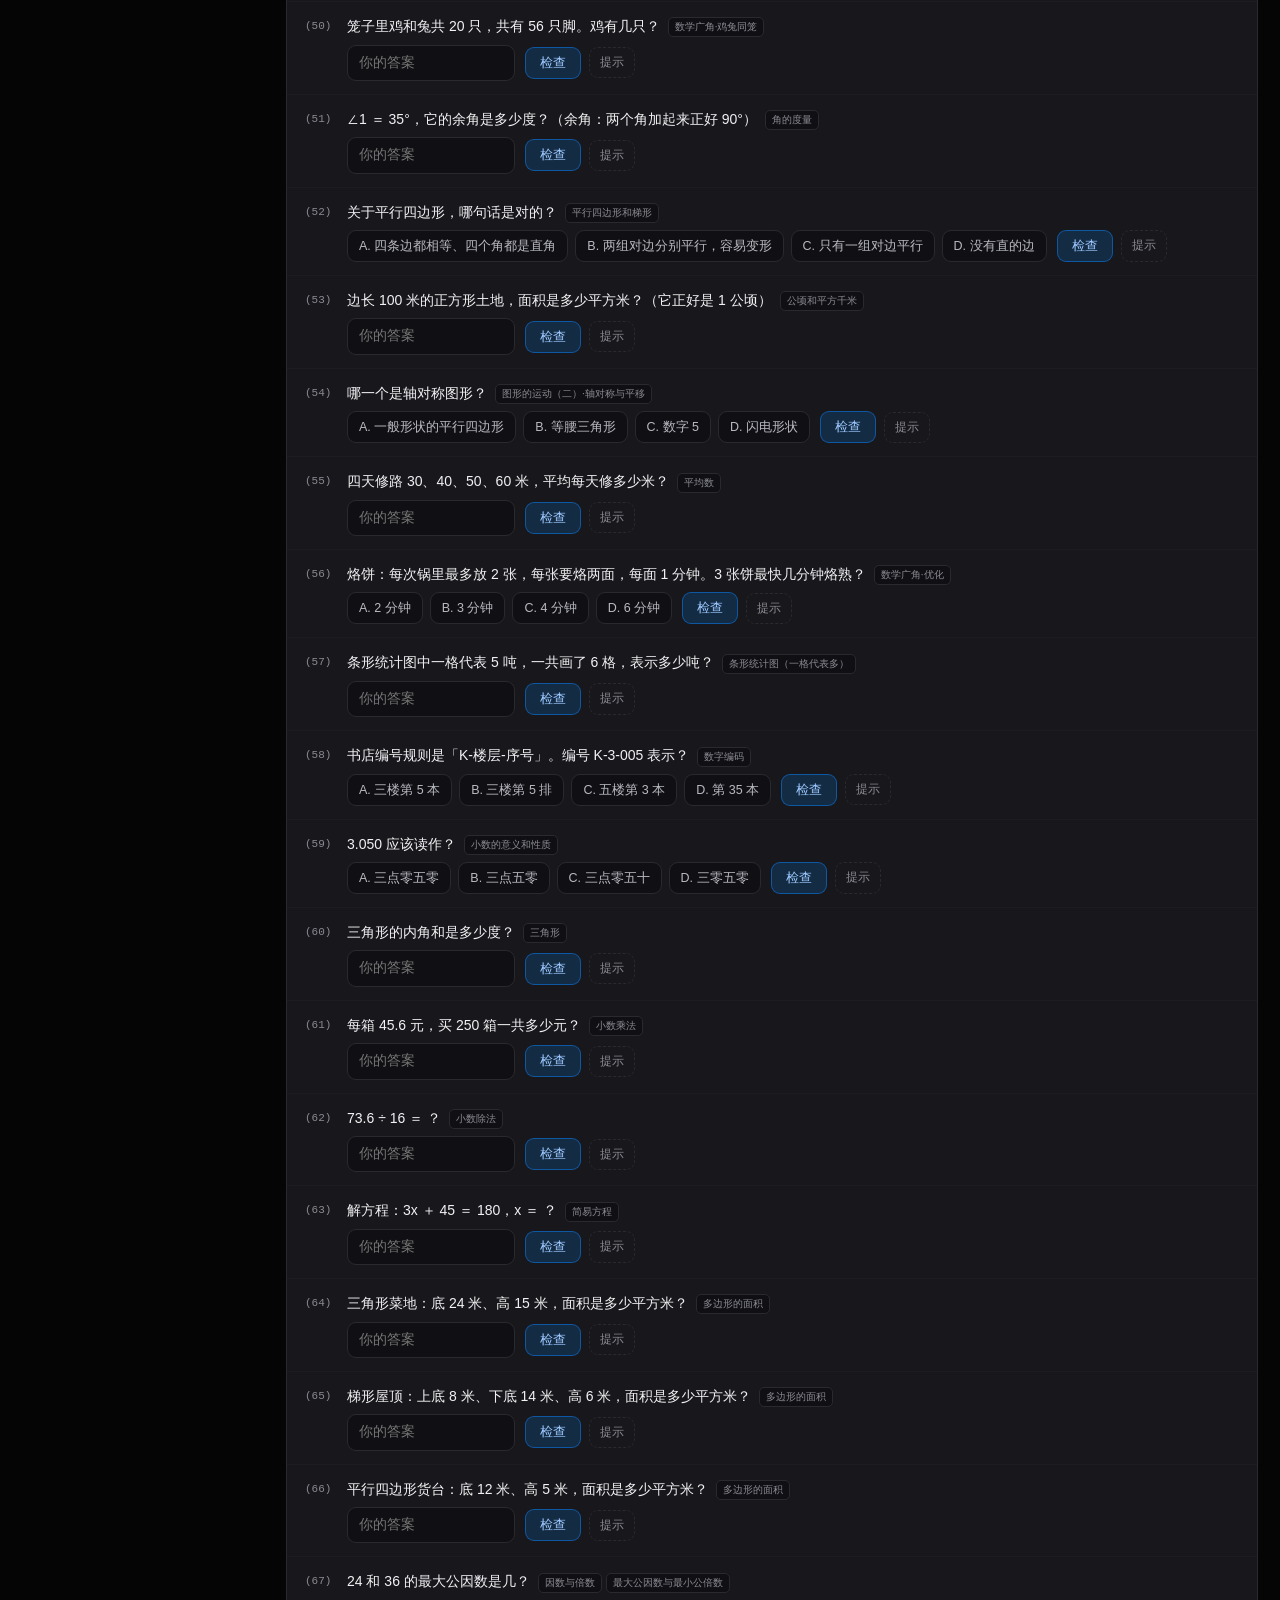
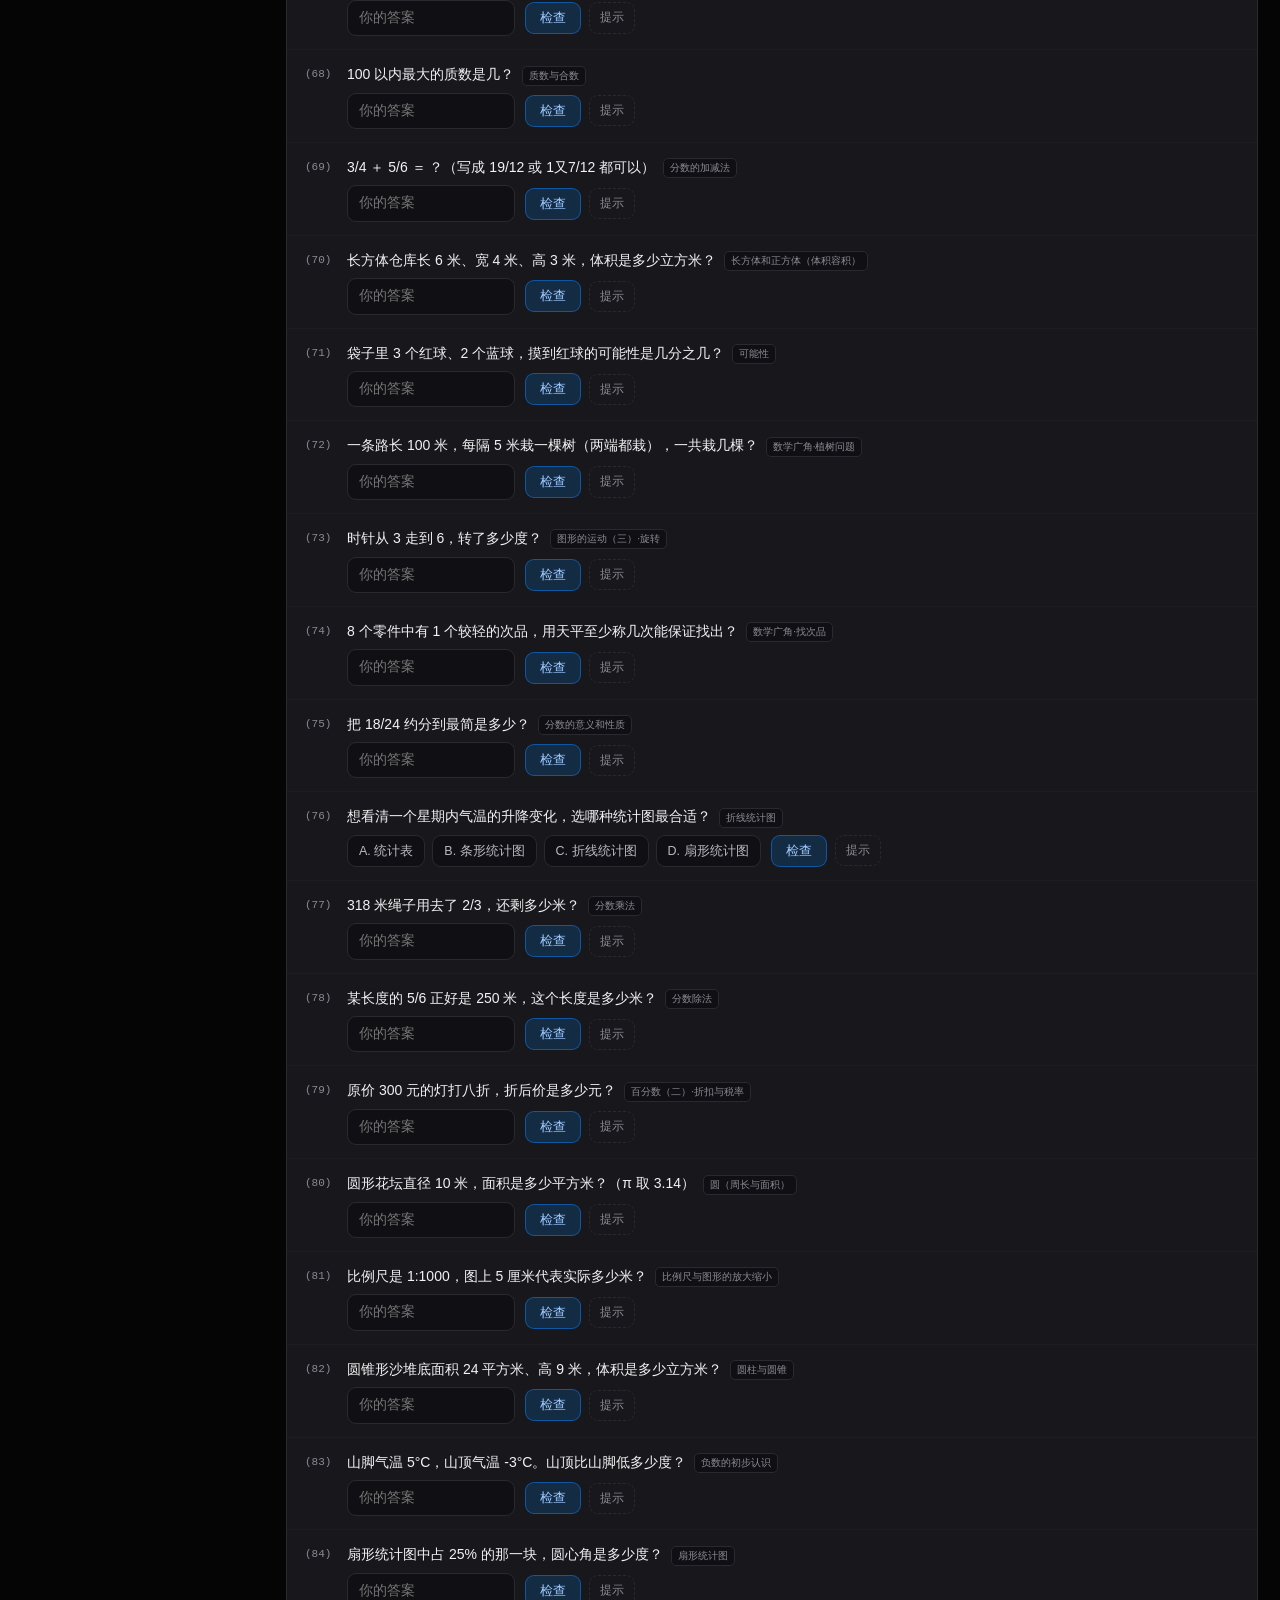
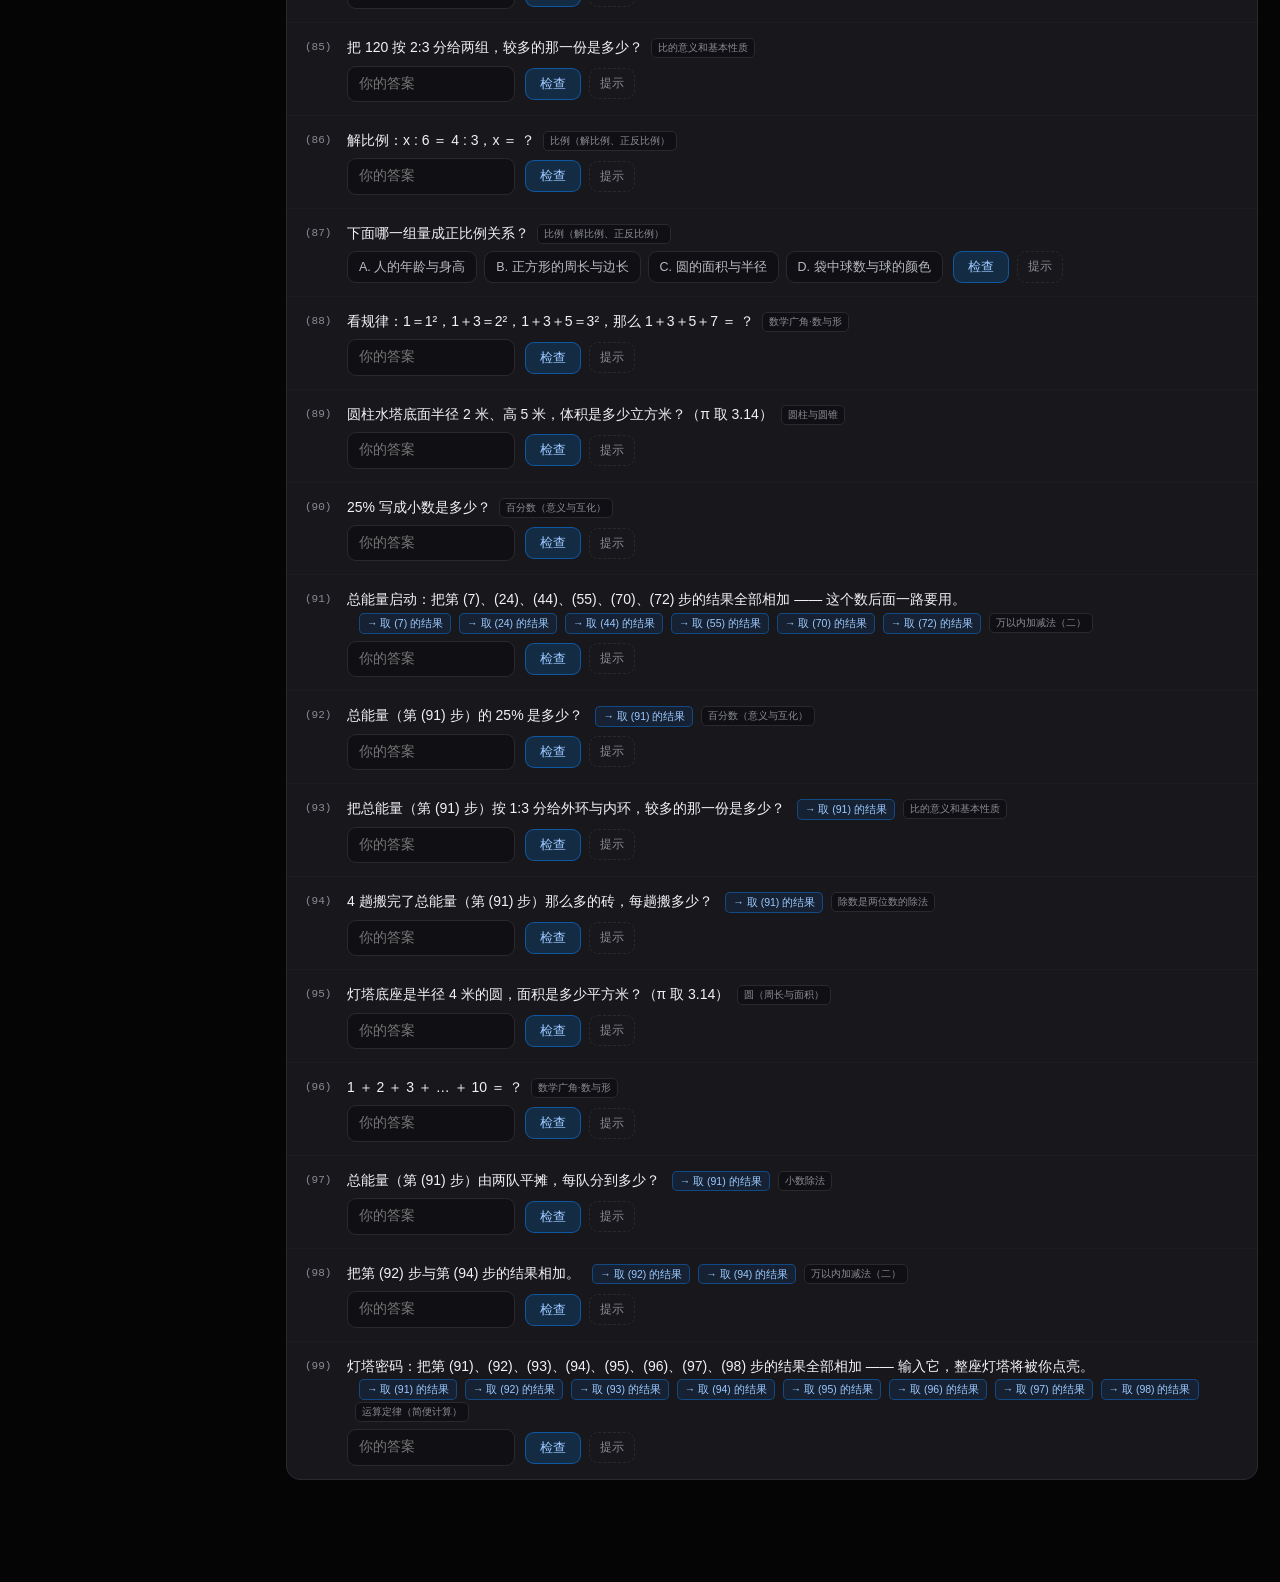
==== commit da4ba1b1: "学习/ 重构为「一道题 × 7 种难度」：一副 92 点骨架 preflight 出七道难度递进的题 + 难度切换去关卡锁 + 文档/生成器同步 应上一轮澄清：7 不再是七关一批题，而是同一副骨架的七" ====
--- a/学习/index.html
+++ b/学习/index.html
@@ -55,6 +55,21 @@
   .pnode.done .cap { color: var(--ok); }
   .pnode.lock .dot { opacity: .55; }
   .pnode.finale.done .dot { animation: pulse 1.4s infinite; }
+  .ref-chip {
+    font-size: 10.5px; color: #9CC9FF; background: rgba(10,132,255,.1);
+    border: 1px solid rgba(10,132,255,.4); border-radius: 5px; padding: 1px 7px; cursor: pointer; margin-left: 4px;
+  }
+  .ref-chip:hover { background: rgba(10,132,255,.25); }
+  .bstyle-chip {
+    font-size: 10px; color: var(--warn); background: rgba(251,191,36,.1);
+    border: 1px solid rgba(251,191,36,.4); border-radius: 5px; padding: 1px 6px; margin-left: 6px; vertical-align: middle;
+  }
+  .paper-head-note { font-size: 12px; color: var(--ink3); margin-left: 8px; }
+  .next-q-btn {
+    margin-left: auto; padding: 5px 14px; border-radius: 10px; font-size: 12.5px;
+    background: rgba(74,222,128,.14); border: 1px solid rgba(74,222,128,.5); color: var(--ok);
+  }
+  .next-q-btn:hover { background: rgba(74,222,128,.28); color: #fff; }
   .mastery { font-size: 12px; color: var(--ink2); white-space: nowrap; }
   .mastery b { color: var(--ok); font-size: 15px; font-family: var(--mono); }
   .mastery .weak { color: var(--warn); }
@@ -315,10 +330,10 @@
     <span class="logo">🗼</span>
     <div>
       <h1>数学岛 · 点亮灯塔</h1>
-      <div class="sub">一道题 · 小学数学 92 个知识点 · 7 关链式闯关</div>
+      <div class="sub">一道题 · 小学数学 92 个知识点 · 7 种难度（同一张卷）</div>
     </div>
   </div>
-  <nav class="progress" id="progress" aria-label="关卡进度"></nav>
+  <nav class="progress" id="progress" aria-label="难度切换（第 1~7 道题）"></nav>
   <div class="mastery" id="mastery"></div>
   <div class="tools">
     <button class="btn primary" id="btnMapping">全部对照关系</button>
